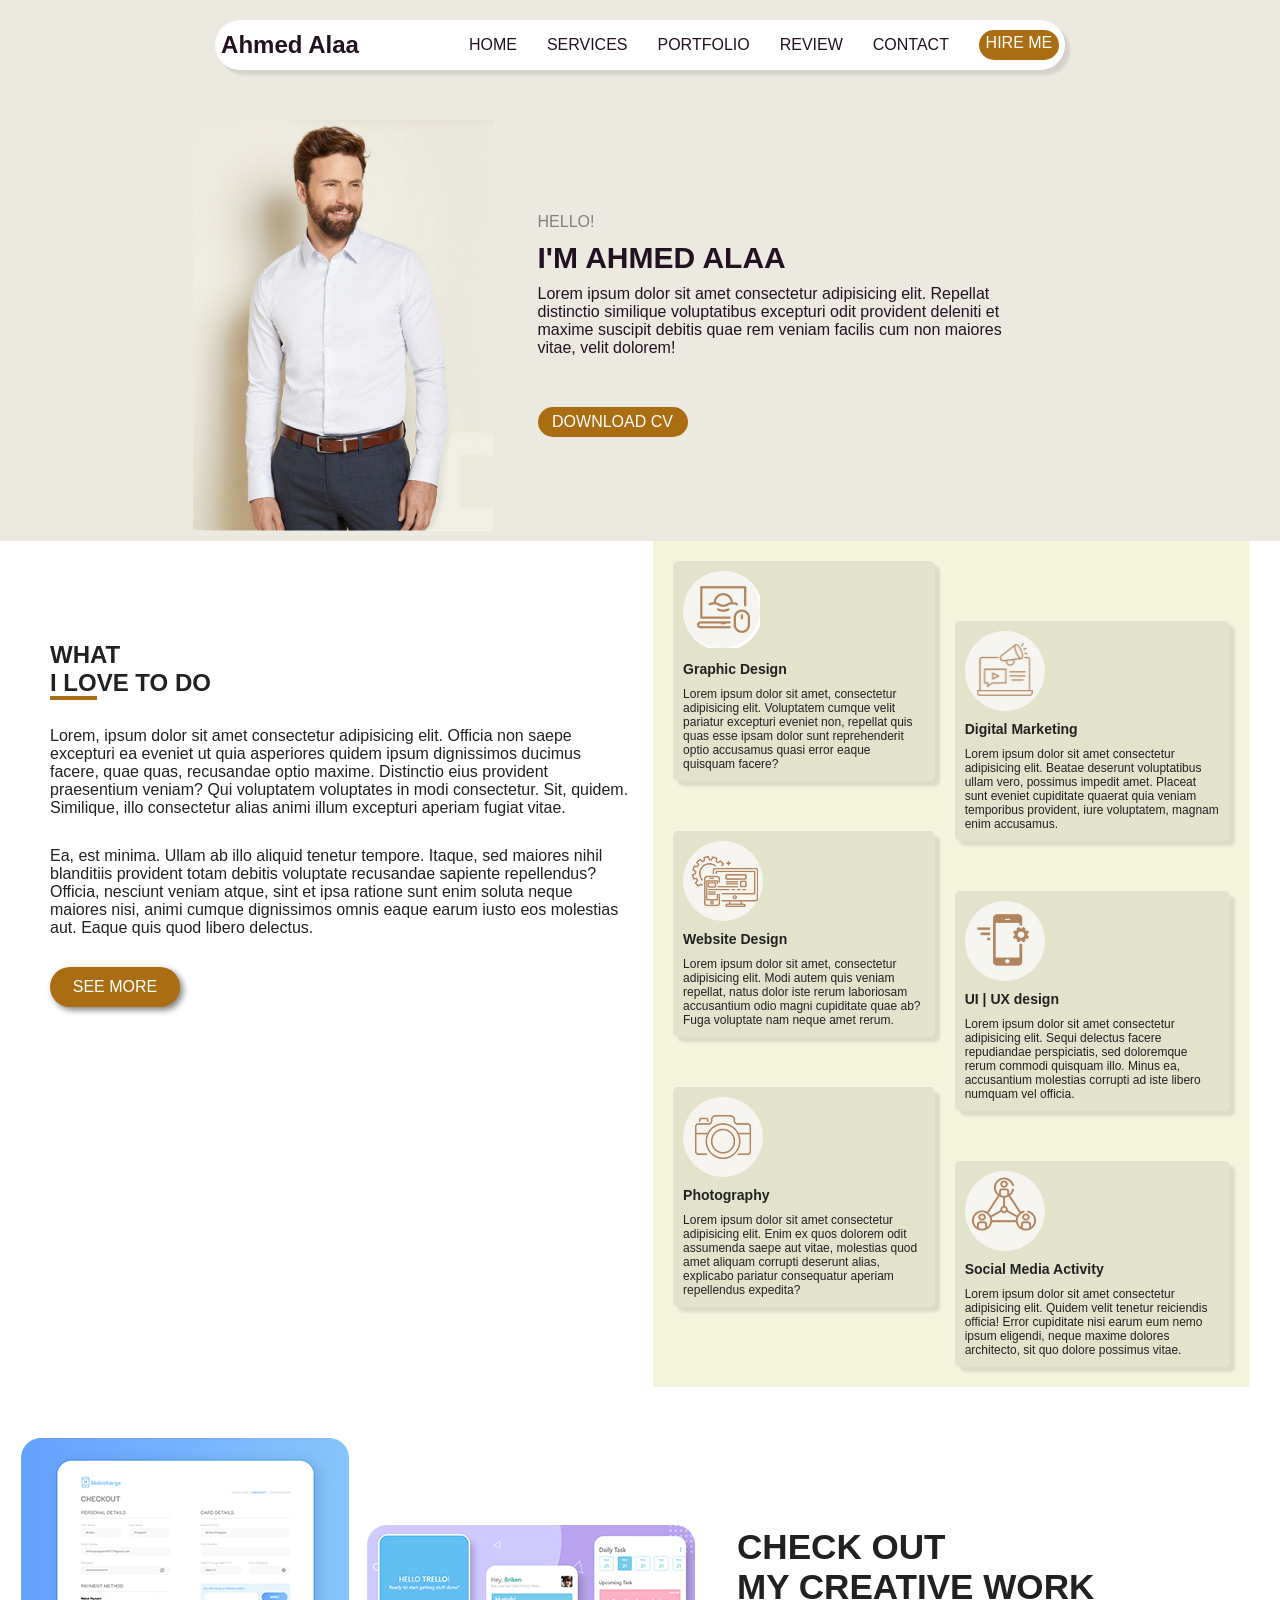
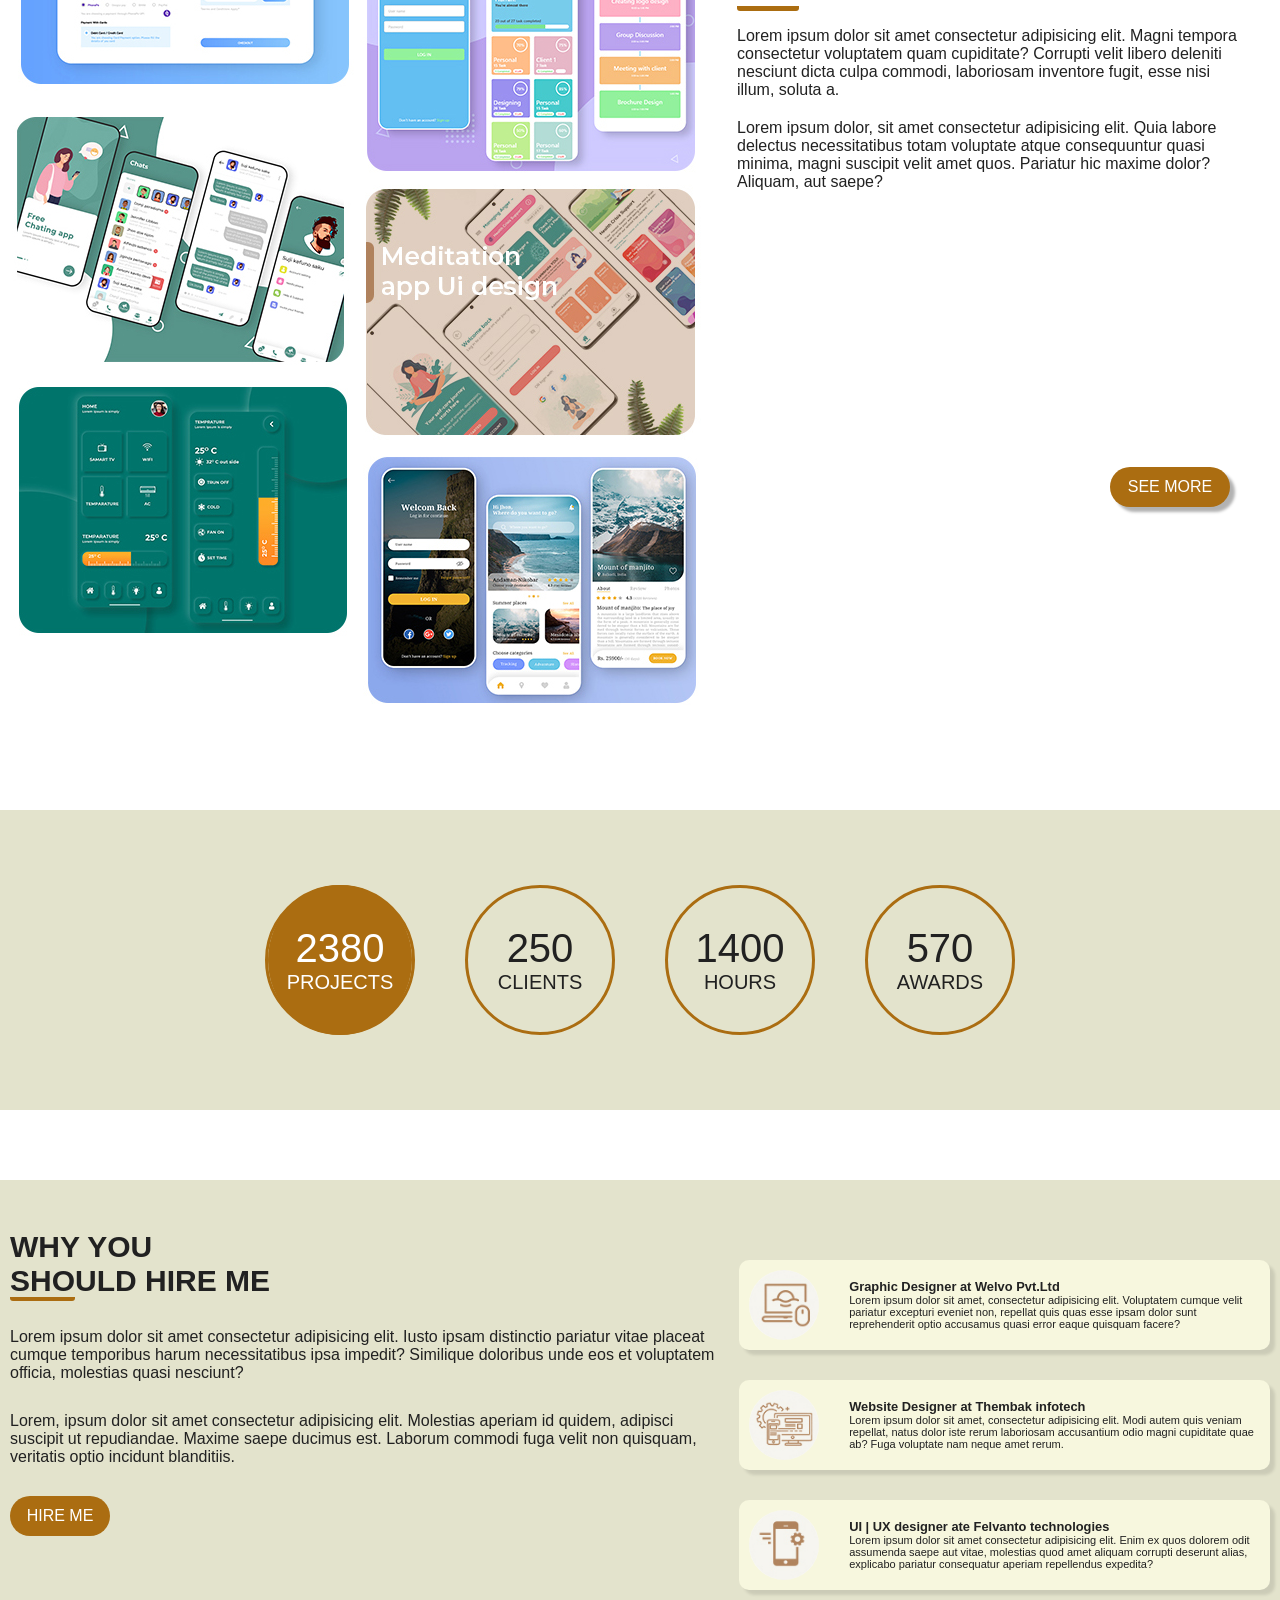
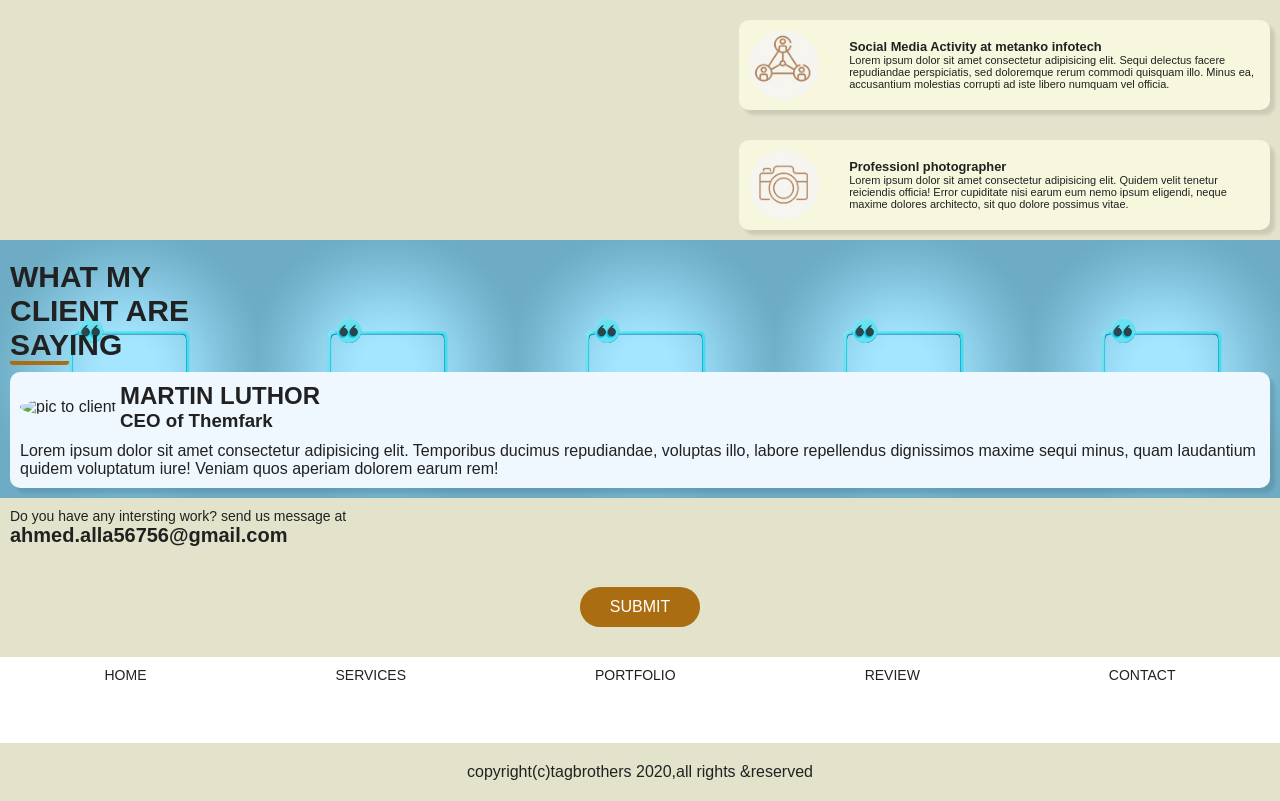
==== index.html @ 06b021da "Add files via upload" ====
<!DOCTYPE html>
<html lang="en">

<head>
    <meta charset="UTF-8">
    <meta name="viewport" content="width=device-width, initial-scale=1.0">
    <title>portfolio</title>
    <script src="https://kit.fontawesome.com/4f91921791.js" crossorigin="anonymous"></script>
    <link rel="stylesheet" href="assets/styles.css">
</head>

<body>
    <!-- header section -->
    <header>
        <!-- header pc 1024px -->
        <div class="div1">
            <h2>Ahmed Alaa</h2>
            <nav>
                <a href="">HOME</a>
                <a href="">SERVICES</a>
                <a href="">PORTFOLIO</a>
                <a href="">REVIEW</a>
                <a href="">CONTACT</a>
                <a href="" class="hire_me">HIRE ME</a>
            </nav>
        </div>

        <div class="div2">
            <img src="assets/Portfolio/Layer 1.jpg" width="300" alt="This a picture of me" />
            <div class="div3">
                <h4>HELLO!</h4>
                <h2>I'M AHMED ALAA</h2>
                <p>Lorem ipsum dolor sit amet consectetur adipisicing elit. Repellat distinctio similique voluptatibus
                    excepturi odit provident deleniti et maxime suscipit debitis quae rem veniam facilis cum non maiores
                    vitae, velit dolorem!</p>
                <a href="" class="hire_me">DOWNLOAD CV</a>
            </div>
        </div>
        <!-- end header pc 1024px -->

        <!-- nav bar -->
        <div>
            <nav>
                <i class="fa-solid fa-bars"></i>
            </nav>
        </div>

        <!-- name and profile photo -->
        <div class="photo">
            <h2>Ahmed Alaa</h2>
            <img src="assets/Portfolio/Layer 20.jpg" alt="profile photo">
        </div>

        <!-- social sextion -->
        <div class="social_icons">
            <div>
                <i class="fa fa-facebook"></i>
            </div>

            <div>
                <i class="fa-solid fa-globe"></i>
            </div>

            <div>
                <i class="fa fa-twitter"></i>
            </div>

            <div>
                <i class="fa fa-instagram"></i>
            </div>

            <div>
                <i class="fa fa-linkedin"></i>
            </div>
        </div>
    </header>
    <!-- introduce my self -->
    <section class="introduce">
        <h2>HELLO!</h2>
        <h1>I'M AHMED ALAA</h1>
        <p>Lorem ipsum dolor sit amet consectetur adipisicing elit. Temporibus nihil, reprehenderit minima repudiandae
            sapiente aut facilis provident? Non quod eaque, repellat magnam, ipsa veniam rerum nostrum ut autem suscipit
            quisquam, facere tempora mollitia voluptates incidunt dolores consequuntur quis labore? Nihil, soluta
            exercitationem earum placeat qui tempore, pariatur aut iure neque reiciendis mollitia iusto? Aspernatur
            dolorem delectus aliquid fugit blanditiis optio velit quaerat. Nulla fugiat laudantium accusamus sunt
            laboriosam et facilis dignissimos quae voluptate numquam natus vel quibusdam praesentium saepe iusto
            suscipit inventore quod reiciendis provident, nisi culpa! Suscipit aliquid quis molestias ullam sed
            temporibus dolores. Praesentium dicta sequi a illum.</p>
        <div>
            <a href="">DOWNLOAD CV</a>
        </div>
    </section>
    <!-- love to do -->
    <div class="loveWork">
        <section class="love">
            <span>
                <h2>WHAT</h2>
                <h2><span>I LO</span>VE TO DO</h2>
            </span>
            <p>Lorem, ipsum dolor sit amet consectetur adipisicing elit. Officia non saepe excepturi ea eveniet ut quia
                asperiores quidem ipsum dignissimos ducimus facere, quae quas, recusandae optio maxime. Distinctio eius
                provident praesentium veniam? Qui voluptatem voluptates in modi consectetur. Sit, quidem. Similique,
                illo
                consectetur alias animi illum excepturi aperiam fugiat vitae.</p>
            <p>Ea, est minima. Ullam ab illo aliquid tenetur tempore. Itaque, sed maiores nihil blanditiis provident
                totam
                debitis voluptate recusandae sapiente repellendus? Officia, nesciunt veniam atque, sint et ipsa ratione
                sunt
                enim soluta neque maiores nisi, animi cumque dignissimos omnis eaque earum iusto eos molestias aut.
                Eaque
                quis quod libero delectus.</p>
            <a href="">SEE MORE</a>
        </section>

        <!-- work section -->
        <section class="work">
            <!-- left -->
            <div>
                <!-- 1 -->
                <div>
                    <div>
                        <img src="assets/Portfolio/Layer 3.jpg" alt="" />
                    </div>
                    <h3>Graphic Design</h3>
                    <p>Lorem ipsum dolor sit amet, consectetur adipisicing elit. Voluptatem cumque velit pariatur
                        excepturi
                        eveniet non, repellat quis quas esse ipsam dolor sunt reprehenderit optio accusamus quasi error
                        eaque quisquam facere?</p>
                </div>
                <!-- 2 -->
                <div>
                    <div>
                        <img src="assets/Portfolio/Layer 4.jpg" alt="" />
                    </div>
                    <h3>Website Design</h3>
                    <p>Lorem ipsum dolor sit amet, consectetur adipisicing elit. Modi autem quis veniam repellat, natus
                        dolor iste rerum laboriosam accusantium odio magni cupiditate quae ab? Fuga voluptate nam neque
                        amet
                        rerum.</p>
                </div>
                <!-- 3 -->
                <div>
                    <div>
                        <img src="assets/Portfolio/Layer 6.jpg" alt="" />
                    </div>
                    <h3>Photography</h3>
                    <p>Lorem ipsum dolor sit amet consectetur adipisicing elit. Enim ex quos dolorem odit assumenda
                        saepe
                        aut vitae, molestias quod amet aliquam corrupti deserunt alias, explicabo pariatur consequatur
                        aperiam repellendus expedita?</p>
                </div>
            </div>
            <!-- right -->
            <div>
                <!-- 1 -->
                <div>
                    <div>
                        <img src="assets/Portfolio/Layer 2.jpg" alt="" />
                    </div>
                    <h3>Digital Marketing</h3>
                    <p>Lorem ipsum dolor sit amet consectetur adipisicing elit. Beatae deserunt voluptatibus ullam vero,
                        possimus impedit amet. Placeat sunt eveniet cupiditate quaerat quia veniam temporibus provident,
                        iure voluptatem, magnam enim accusamus.</p>
                </div>
                <!-- 2 -->
                <div>
                    <div>
                        <img src="assets/Portfolio/Layer 5.jpg" alt="" />
                    </div>
                    <h3>UI | UX design</h3>
                    <p>Lorem ipsum dolor sit amet consectetur adipisicing elit. Sequi delectus facere repudiandae
                        perspiciatis, sed doloremque rerum commodi quisquam illo. Minus ea, accusantium molestias
                        corrupti
                        ad iste libero numquam vel officia.</p>
                </div>
                <!-- 3 -->
                <div>
                    <div>
                        <img src="assets/Portfolio/Layer 7.jpg" alt="" />
                    </div>
                    <h3>Social Media Activity</h3>
                    <p>Lorem ipsum dolor sit amet consectetur adipisicing elit. Quidem velit tenetur reiciendis officia!
                        Error cupiditate nisi earum eum nemo ipsum eligendi, neque maxime dolores architecto, sit quo
                        dolore
                        possimus vitae.</p>
                </div>
            </div>
        </section>
    </div>
    <div class="photoCreative">
        <!-- photo section -->
        <section class="photo2">
            <!-- left -->
            <div class="div10">
                <!-- 1 -->
                <div class="div11">
                    <img src="assets/Portfolio/Layer 8.jpg" alt="">
                </div>
                <!-- 2 -->
                <div>
                    <img src="assets/Portfolio/Layer 9.jpg" alt="">
                </div>
                <!-- 3 -->
                <div class="div12">
                    <img src="assets/Portfolio/Layer 10.jpg" alt="">
                </div>
            </div>
            <!-- right -->
            <div>
                <!-- 1 -->
                <div>
                    <img src="assets/Portfolio/Layer 11.jpg" alt="">
                </div>
                <!-- 2 -->
                <div>
                    <img src="assets/Portfolio/Layer 12.jpg" alt=""><img src="" alt="">
                </div>
                <!-- 3 -->
                <div>
                    <img src="assets/Portfolio/Layer 13.jpg" alt="">
                </div>
            </div>
        </section>
        <!-- cretive section -->
        <section class="creative">
            <span>
                <h3>CHECK OUT</h3>
                <h3> <span>MY </span> CREATIVE WORK</h3>
            </span>
            <p>Lorem ipsum dolor sit amet consectetur adipisicing elit. Magni tempora consectetur voluptatem quam
                cupiditate? Corrupti velit libero deleniti nesciunt dicta culpa commodi, laboriosam inventore fugit,
                esse
                nisi illum, soluta a.</p>
            <p>Lorem ipsum dolor, sit amet consectetur adipisicing elit. Quia labore delectus necessitatibus totam
                voluptate
                atque consequuntur quasi minima, magni suscipit velit amet quos. Pariatur hic maxime dolor? Aliquam, aut
                saepe?</p>
            <div>
                <a href="">SEE MORE</a>
            </div>
        </section>
    </div>
    <!-- numbers -->
    <section class="projects">
        <div>
            <div class="white">
                <h3>2380</h3>
                <h4>PROJECTS</h4>
            </div>
        </div>
        <div>
            <div>
                <h3>250</h3>
                <h4>CLIENTS</h4>
            </div>
        </div>
        <div>
            <div>
                <h3>1400</h3>
                <h4>HOURS</h4>
            </div>
        </div>
        <div>
            <div>
                <h3>570</h3>
                <h4>AWARDS</h4>
            </div>
        </div>
    </section>
    <!-- hire me -->
    <div class="div13">
        <section class="hire">
            <div>
                <h2>WHY YOU</h2>
                <h2> <span>SHO</span>ULD HIRE ME</h2>
            </div>
            <p>Lorem ipsum dolor sit amet consectetur adipisicing elit. Iusto ipsam distinctio pariatur vitae placeat
                cumque
                temporibus harum necessitatibus ipsa impedit? Similique doloribus unde eos et voluptatem officia,
                molestias
                quasi nesciunt?</p>
            <p>Lorem, ipsum dolor sit amet consectetur adipisicing elit. Molestias aperiam id quidem, adipisci suscipit
                ut
                repudiandae. Maxime saepe ducimus est. Laborum commodi fuga velit non quisquam, veritatis optio incidunt
                blanditiis.</p>
            <a href="">HIRE ME</a>
        </section>
        <!-- work 2 section -->
        <section class="work2">
            <!-- 1 -->
            <div>
                <div>
                    <img src="assets/Portfolio/Layer 3.jpg" alt="" />
                </div>
                <div>
                    <h3>Graphic Designer at Welvo Pvt.Ltd</h3>
                    <p>Lorem ipsum dolor sit amet, consectetur adipisicing elit. Voluptatem cumque velit pariatur
                        excepturi
                        eveniet non, repellat quis quas esse ipsam dolor sunt reprehenderit optio accusamus quasi error
                        eaque quisquam facere?</p>
                </div>
            </div>
            <!-- 2 -->
            <div>
                <div>
                    <img src="assets/Portfolio/Layer 4.jpg" alt="" />
                </div>
                <div>
                    <h3>Website Designer at Thembak infotech</h3>
                    <p>Lorem ipsum dolor sit amet, consectetur adipisicing elit. Modi autem quis veniam repellat, natus
                        dolor iste rerum laboriosam accusantium odio magni cupiditate quae ab? Fuga voluptate nam neque
                        amet
                        rerum.</p>
                </div>
            </div>
            <!-- 3 -->
            <div>
                <div>
                    <img src="assets/Portfolio/Layer 5.jpg" alt="" />
                </div>
                <div>
                    <h3>UI | UX designer ate Felvanto technologies</h3>
                    <p>Lorem ipsum dolor sit amet consectetur adipisicing elit. Enim ex quos dolorem odit assumenda
                        saepe
                        aut vitae, molestias quod amet aliquam corrupti deserunt alias, explicabo pariatur consequatur
                        aperiam repellendus expedita?</p>
                </div>
            </div>
            <!-- 4 -->
            <div>
                <div>
                    <img src="assets/Portfolio/Layer 7.jpg" alt="" />
                </div>
                <div>
                    <h3>Social Media Activity at metanko infotech</h3>
                    <p>Lorem ipsum dolor sit amet consectetur adipisicing elit. Sequi delectus facere repudiandae
                        perspiciatis, sed doloremque rerum commodi quisquam illo. Minus ea, accusantium molestias
                        corrupti
                        ad iste libero numquam vel officia.</p>
                </div>
            </div>
            <!-- 5 -->
            <div>
                <div>
                    <img src="assets/Portfolio/Layer 6.jpg" alt="" />
                </div>
                <div>
                    <h3>Professionl photographer</h3>
                    <p>Lorem ipsum dolor sit amet consectetur adipisicing elit. Quidem velit tenetur reiciendis officia!
                        Error cupiditate nisi earum eum nemo ipsum eligendi, neque maxime dolores architecto, sit quo
                        dolore
                        possimus vitae.</p>
                </div>
            </div>
        </section>
    </div>
    <!-- my client -->
    <section class="client">
        <h2>WHAT MY</h2>
        <h2>CLIENT ARE</h2>
        <h2><span>SAY</span>ING</h2>
        <div>
            <div>
                <div>
                    <img src="assets/Portfolio/client.jpg" alt="pic to client">
                    <span>
                        <h2>MARTIN LUTHOR</h2>
                        <h3>CEO of Themfark</h3>
                    </span>
                </div>
                <p>Lorem ipsum dolor sit amet consectetur adipisicing elit. Temporibus ducimus repudiandae, voluptas
                    illo, labore repellendus dignissimos maxime sequi minus, quam laudantium quidem voluptatum iure!
                    Veniam quos aperiam dolorem earum rem!</p>
            </div>
        </div>
    </section>
    <!-- any question -->
    <section class="question">
        <h4>Do you have any intersting work? send us message at</h4>
        <span>ahmed.alla56756@gmail.com</span>
        <div>
            <a href="">SUBMIT</a>
        </div>
    </section>
    <!-- nav -->
    <section class="nav">
        <nav>
            <a href="">HOME</a>
            <a href="">SERVICES</a>
            <a href="">PORTFOLIO</a>
            <a href="">REVIEW</a>
            <a href="">CONTACT</a>
        </nav>
        <div>
            <i class="fa fa-facebook"></i>
            <i class="fa-solid fa-globe"></i>
            <i class="fa fa-twitter"></i>
            <i class="fa fa-instagram"></i>
            <i class="fa fa-linkedin"></i>
        </div>
    </section>
    <footer>copyright(c)tagbrothers 2020,all rights &reserved</footer>
</body>

</html>
---- assets/styles.css ----
* {
            padding: 0;
            margin: 0;
            box-sizing: border-box;
        }

        body {
            font-family: 'Segoe UI', Tahoma, Geneva, Verdana, sans-serif;
            font-size: 16px;
            color: #212121;
        }

        :root {
            --main-color: rgb(171, 109, 17);
            --second-color: rgb(227, 227, 204);
            --border-shadow: 5px 5px 3px rgba(0, 0, 0, 0.1);
            --border-shadow2: 5px 5px 3px rgba(0, 0, 0, 0.3);
        }

        header {
            background-color: beige;
            display: flex;
            justify-content: space-between;
            padding: 10px 15px;
        }

        /* pc */
        .div1,
        .div2 {
            display: none;
        }

        /* end pc */

        .fa-bars {
            color: white;
            font-size: 30px;
        }

        .photo {
            display: flex;
            flex-direction: column;
            gap: 10px;
            margin-right: 90px;
        }

        .photo>h2 {
            background-color: white;
            border-radius: 20px;
            width: 200px;
            height: 40px;
            display: flex;
            justify-content: center;
            align-items: center;
        }

        .photo>img {
            overflow: hidden;
            border-radius: 50%;
            display: flex;
        }

        .social_icons {
            display: flex;
            flex-direction: column;
            justify-content: flex-end;
            gap: 20px;
            position: fixed;
            right: 0;
        }

        .social_icons div {
            border-radius: 15px 0px 0px 15px;
            width: 30px;
            display: flex;
            justify-content: center;
            box-shadow: 2px 3px 5px rgba(0, 0, 0, 0.3);
            color: var(--main-color);
        }

        .introduce {
            background-color: beige;
            display: flex;
            flex-direction: column;
            gap: 10px;
            padding: 0px 10px 30px 10px;
        }

        .introduce h2 {
            font-weight: 100
        }

        .introduce h1 {
            font-weight: 800;
        }

        .introduce div {
            height: 30px;
            width: 150px;
            background-color: var(--main-color);
            display: flex;
            justify-content: center;
            align-items: center;
            border-radius: 30px;
            box-shadow: 3px 3px 20px;
        }

        .introduce a {
            text-decoration: none;
            color: white;
        }

        .love {
            padding: 20px;
            display: flex;
            flex-direction: column;
            gap: 30px;
        }

        .love h2 {
            font-weight: 750;
        }

        .love>span span {
            border-bottom: 4px solid var(--main-color);
        }

        .love a {
            color: white;
            background-color: var(--main-color);
            width: 130px;
            height: 40px;
            text-decoration: none;
            border-radius: 50px;
            display: flex;
            justify-content: center;
            align-items: center;
            box-shadow: 3px 3px 6px rgba(0, 0, 0, 0.5);
        }

        .work {
            display: flex;
            padding: 20px;
            gap: 20px;
            background-color: beige;
        }

        .work>div {
            display: flex;
            flex-direction: column;
            gap: 50px;
        }

        .work>div:last-child {
            margin-top: 60px;
        }

        .work>div>div {
            display: flex;
            flex-direction: column;
            gap: 10px;
            background-color: var(--second-color);
            box-shadow: var(--border-shadow);
            border-radius: 5px;
            padding: 10px;
        }

        .work>div>div>div {
            width: 80px;
            height: 80px;
            border-radius: 50%;
            overflow: hidden;
        }

        .photo2>div {
            display: flex;
            justify-content: center;
            align-items: center;
            flex-direction: column;

        }

        .creative {
            display: flex;
            flex-direction: column;
            padding: 10px;
            gap: 20px;
            position: relative;
        }

        .creative>span {
            font-size: 30px;
        }

        .creative>span span {
            border-bottom: solid var(--main-color) 5px;
            border-radius: 3px;
        }

        .creative a {
            display: flex;
            justify-content: center;
            align-items: center;
            text-decoration: none;
            width: 120px;
            height: 40px;
            border-radius: 20px;
            background-color: var(--main-color);
            color: white;
            position: absolute;
            bottom: 20px;
            right: 20px;
            box-shadow: var(--border-shadow2);
        }

        .creative>div {
            height: 50px;
        }

        .projects {
            display: flex;
            background-color: var(--second-color);
            flex-direction: column;
            justify-content: center;
            align-items: center;
            gap: 50px;
            height: 1000px;
        }

        .projects>div {
            border: solid var(--main-color);
            border-radius: 50%;
            width: 200px;
            height: 200px;
            display: flex;
            justify-content: center;
            align-items: center;
        }

        .projects>div>div {
            display: flex;
            justify-content: center;
            align-items: center;
            flex-direction: column;
        }

        .projects h3 {
            font-size: 50px;
            font-weight: 400;
        }

        .projects h4 {
            font-size: 30px;
            font-weight: 100;
        }

        .white h3 {
            color: white;
        }

        .white h4 {
            color: white;
        }

        .projects>div:first-child>div {
            background-color: var(--main-color);
            width: inherit;
            height: inherit;
            border-radius: 50%;
        }

        .hire {
            background-color: var(--second-color);
            margin-top: 50px;
            display: flex;
            flex-direction: column;
            gap: 30px;
            padding: 0px 10px 0px 10px;
        }

        .hire>div h2 {
            font-size: 30px;
            font-weight: 600;
        }

        .hire>div span {
            border-bottom: solid var(--main-color) 4px;
            border-radius: 3px;
        }

        .hire a {
            border-radius: 50px;
            width: 100px;
            height: 40px;
            text-decoration: none;
            display: flex;
            justify-content: center;
            align-items: center;
            background-color: var(--main-color);
            color: white;
        }

        .work2 {
            background-color: var(--second-color);
            display: flex;
            flex-direction: column;
            gap: 30px;
            padding: 80px 10px 10px 10px;
        }

        .work2>div {
            display: flex;
            justify-content: center;
            align-items: center;
            padding: 10px;
            gap: 30px;
            font-size: 11px;
            background-color: rgb(247, 247, 222);
            border-radius: 10px;
            box-shadow: var(--border-shadow);
        }

        .work2>div>div:first-child>img {
            display: flex;
            justify-content: center;
            align-items: center;
            border-radius: 50%;
            overflow: hidden;
            width: 70px;
            height: 70px;
        }

        .work2>div>div:last-child {
            display: flex;
            flex-direction: column;
            justify-content: center;
        }

        .client {
            padding: 10px;
            padding-top: 20px;
            background-image: url(Portfolio/background.jpg);
            background-size: contain;
        }

        .client>h2 {
            font-weight: 700;
            font-size: 30px;
        }

        .client>h2>span {
            border-bottom: 4px solid var(--main-color);
            border-radius: 3px;
        }

        .client>div {
            display: flex;
            background-color: aliceblue;
            margin-top: 10px;
            border-radius: 10px;
            box-shadow: var(--border-shadow);
            justify-content: center;
            align-items: center;
        }

        .client>div>div {
            display: flex;
            flex-direction: column;
            gap: 10px;
            padding: 10px;
        }

        .client>div>div>div {
            display: flex;
            align-items: center;
        }

        .client>div>div>div>img {
            width: 100px;
            border-radius: 50%;
            overflow: hidden;
        }

        .question {
            display: flex;
            flex-direction: column;
            background-color: var(--second-color);
            padding: 10px;
        }

        .question>h4 {
            font-weight: 400;
            font-size: 14px;
        }

        .question>span {
            font-size: 20px;
            font-weight: 700;
        }

        .question>div {
            display: flex;
            justify-content: center;
            align-items: center;
            padding: 40px 0px 20px 0px;
        }

        .question>div>a {
            display: flex;
            justify-content: center;
            align-items: center;
            text-decoration: none;
            color: white;
            background-color: var(--main-color);
            width: 120px;
            height: 40px;
            border-radius: 50px;
        }

        .nav {
            display: flex;
            flex-direction: column;
            justify-content: center;
            align-items: center;
            gap: 30px;
            padding-top: 10px;
            /* border: solid; */
        }

        .nav>nav {
            display: flex;
            justify-content: space-around;
            padding: 0px 10px 0px 10px;
            width: 100%;
        }

        .nav>nav>a {
            font-size: 14px;
            text-decoration: none;
            color: #212121;
        }

        .nav>div {
            display: flex;
            justify-content: space-between;
            align-items: center;
            width: 80%;
        }

        .nav>div>i {
            color: var(--main-color);
            padding: 10px 5px 20px;
        }

        footer {
            display: flex;
            justify-content: center;
            align-items: center;
            padding: 20px 10px;
            background-color: var(--second-color);
        }

        @media (min-width:1024px) {

            .photo {
                display: none;
            }

            .photo>img,
            .photo>h2 {
                display: none;
            }

            .fa-bars {
                display: none;

            }

            header {
                color: #221221;
                flex-wrap: wrap;
                justify-content: center;
                align-items: center;
                background-color: #ECE9E0;
                gap: 50px;
                padding-top: 20px;
            }

            .div1 {
                display: flex;
                justify-content: center;
                align-items: center;
                width: 850px;
                border-radius: 50px;
                background-color: white;
                box-shadow: var(--border-shadow);
                height: 50px;
            }

            .div1>h2 {
                margin-right: 110px;
            }

            .div1>nav {
                display: flex;
                gap: 30px;
                justify-content: space-between;
                align-items: center;
            }

            .div1>nav>a {
                text-decoration: none;
                color: #221221;
            }

            .div1>nav>a:last-child {
                background-color: var(--main-color);
                border-radius: 30px;
                color: white;
                width: 80px;
                height: 30px;
                text-align: center;
                padding-top: 4px;
            }

            .div2 {
                display: flex;
                align-items: center;
                gap: 45px;
            }

            .div3 {
                display: flex;
                flex-direction: column;
                gap: 10px;
                width: 500px;
            }

            .div3>h4 {
                color: gray;
                font-weight: 400;
            }

            .div3>h2 {
                font-size: 30px;
            }

            .div3>a {
                text-decoration: none;
                width: 150px;
                border-radius: 50px;
                display: flex;
                justify-content: center;
                align-items: center;
                height: 30px;
                color: white;
                background-color: var(--main-color);
                margin-top: 40px;
            }

            .introduce {
                display: none;
            }

            .loveWork {
                display: flex;
                padding: 0px 30px 0px 30px;
            }

            .loveWork>.work {
                font-size: 12px;
            }

            .loveWork>.love {
                padding-top: 100px;
            }

            .photoCreative {
                display: flex;
                gap: 20px;
                padding: 40px 30px 10px 10px;
            }

            .photo2 {
                display: flex;
            }

            .div10 {
                padding-bottom: 150px;
            }

            .creative {
                height: 700px;
                padding-top: 100px;
            }

            .projects {
                flex-direction: row;
                height: 300px;
            }

            .projects>div {
                width: 150px;
                height: 150px;
            }

            .projects h3 {
                font-size: 40px;
            }

            .projects h4 {
                font-size: 20px;
            }

            .div13 {
                display: flex;
                background-color: var(--second-color);
                margin-top: 70px;
            }

            .social_icons {
                height: 400px;
                justify-content: center;
                position: fixed;
                right: 0px;
            }
        }
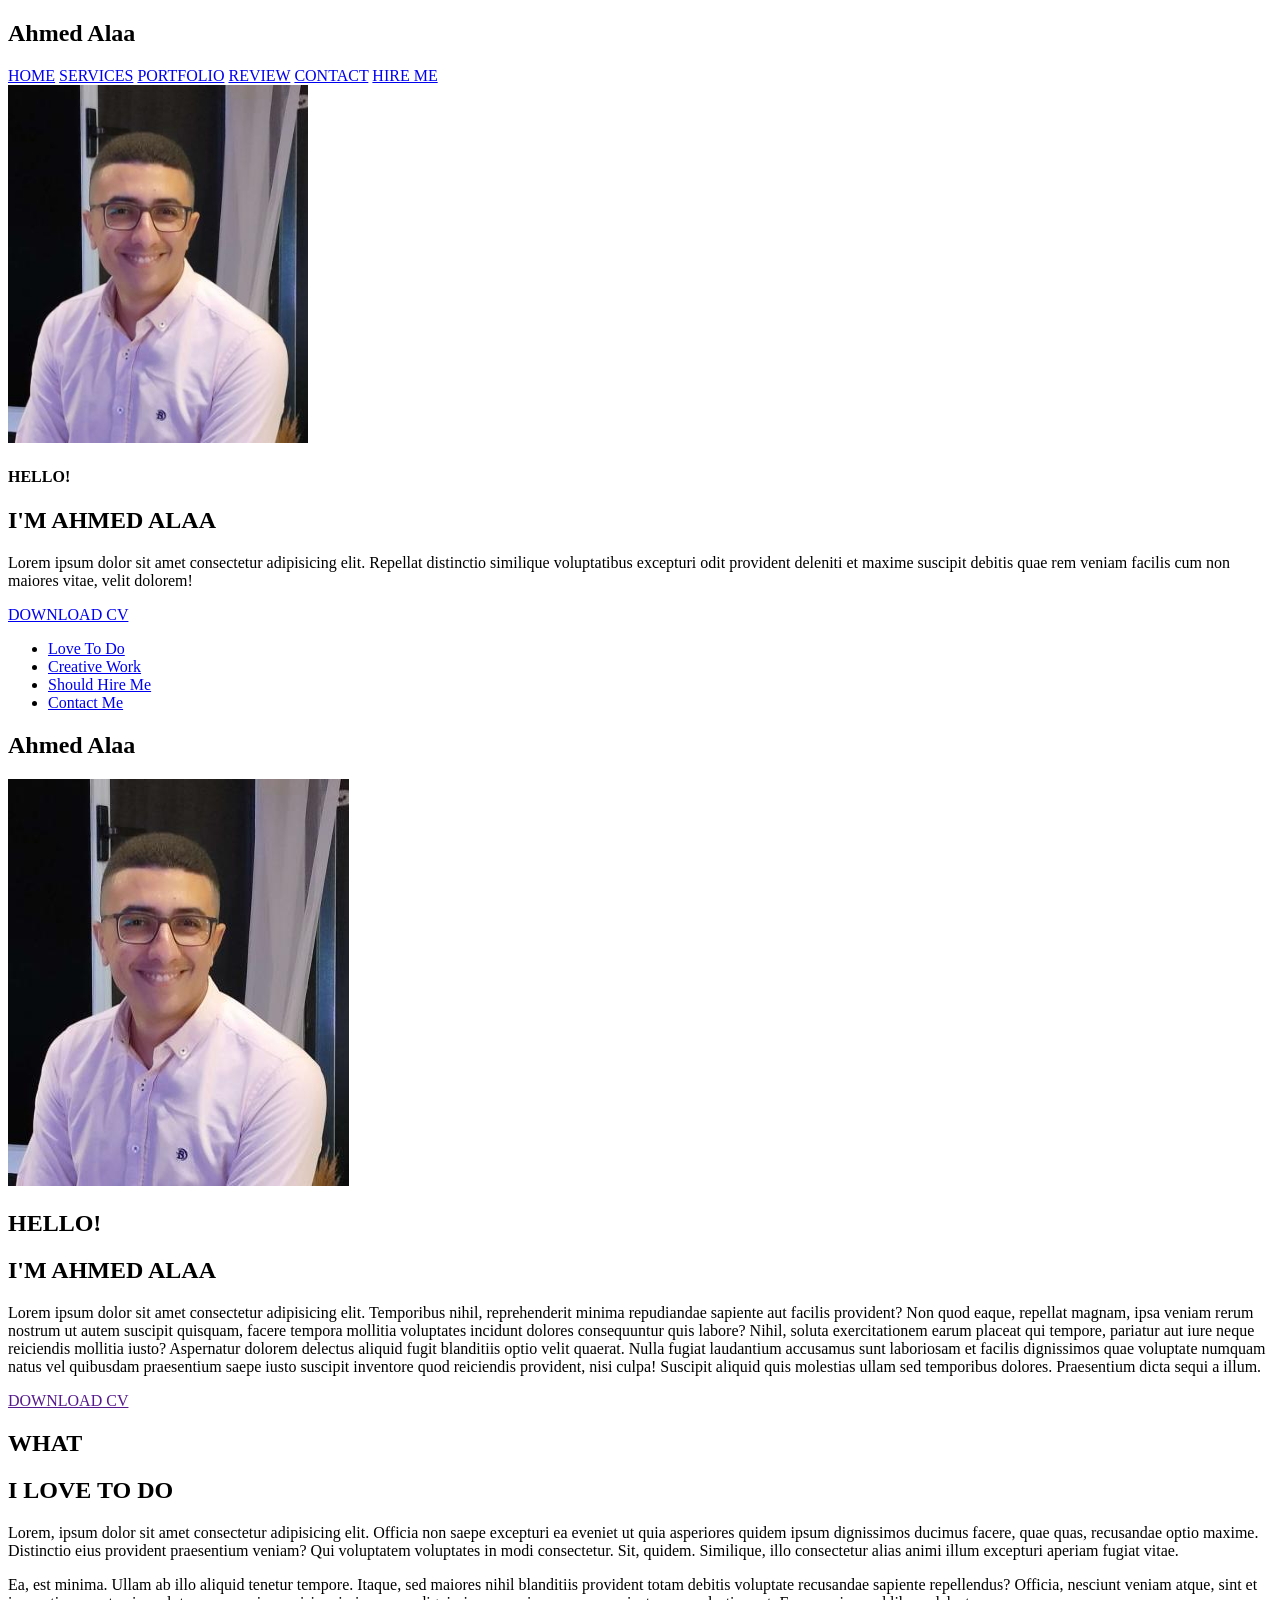
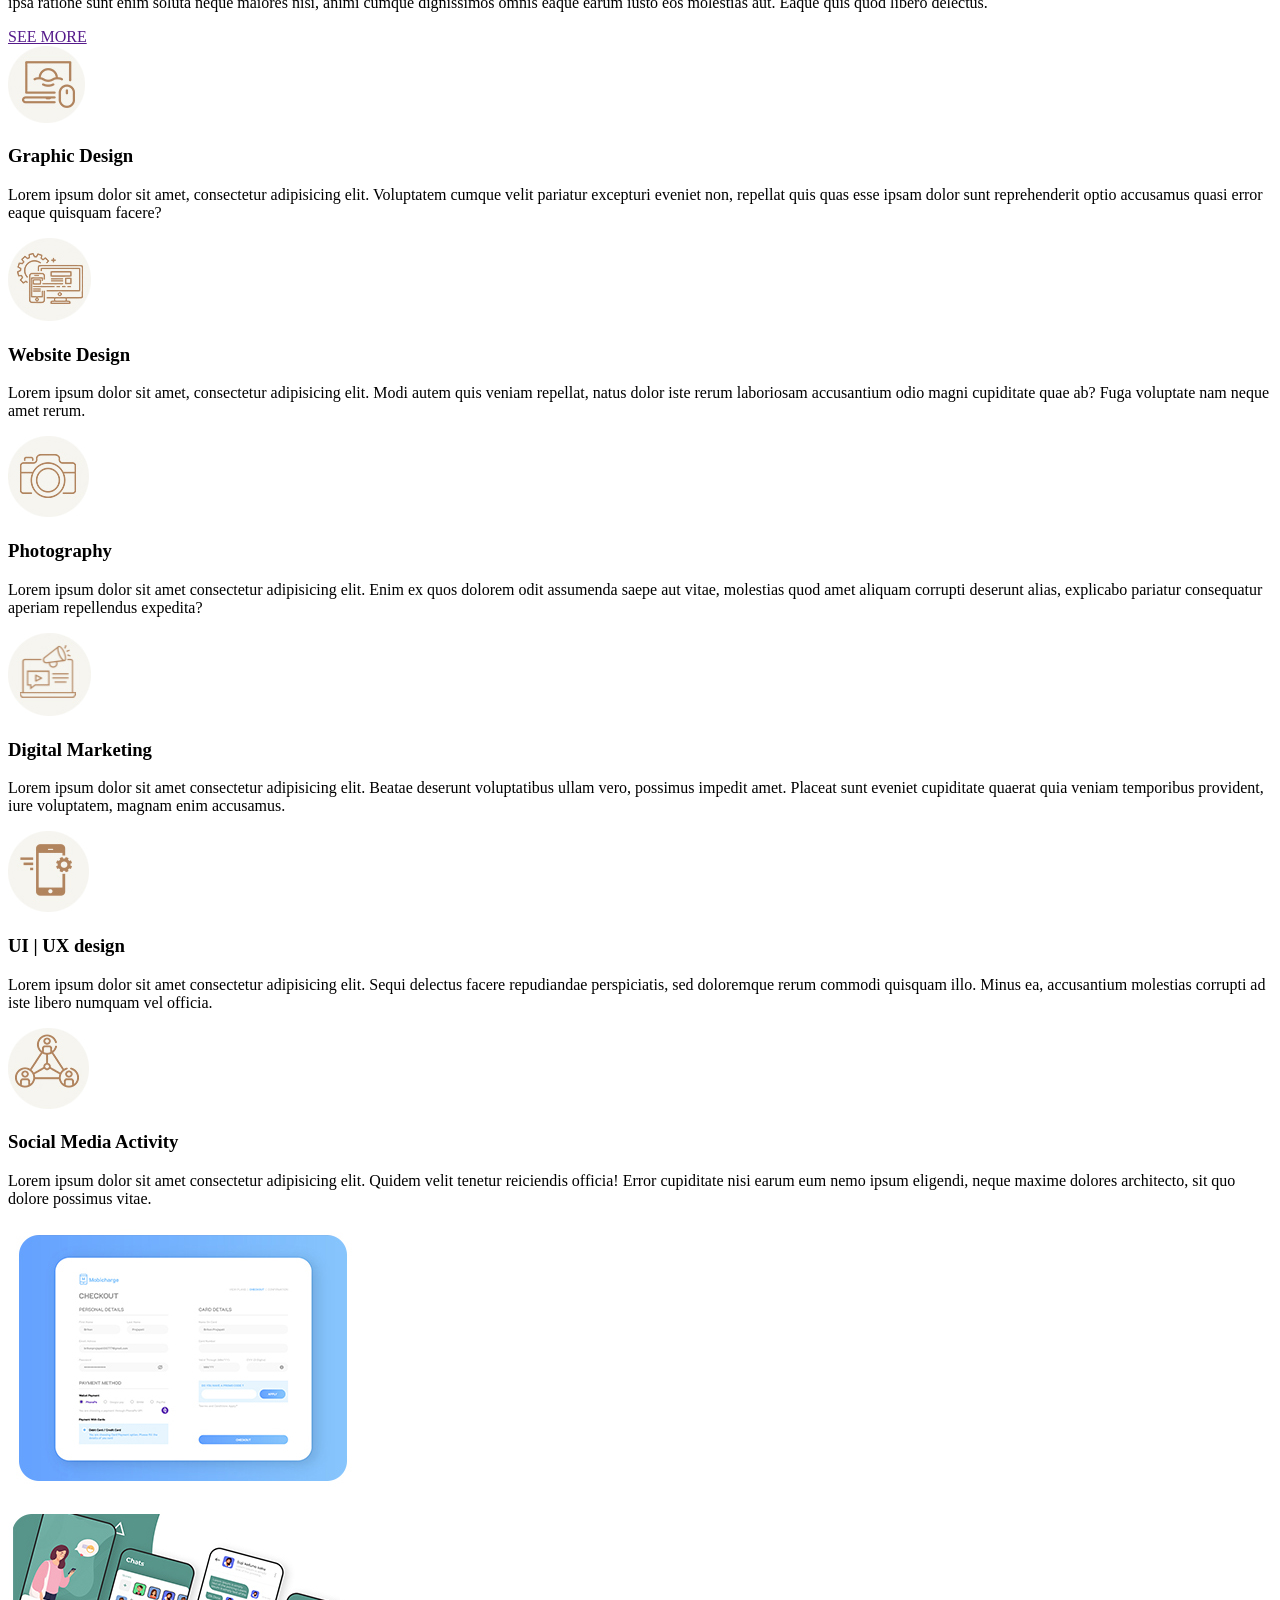
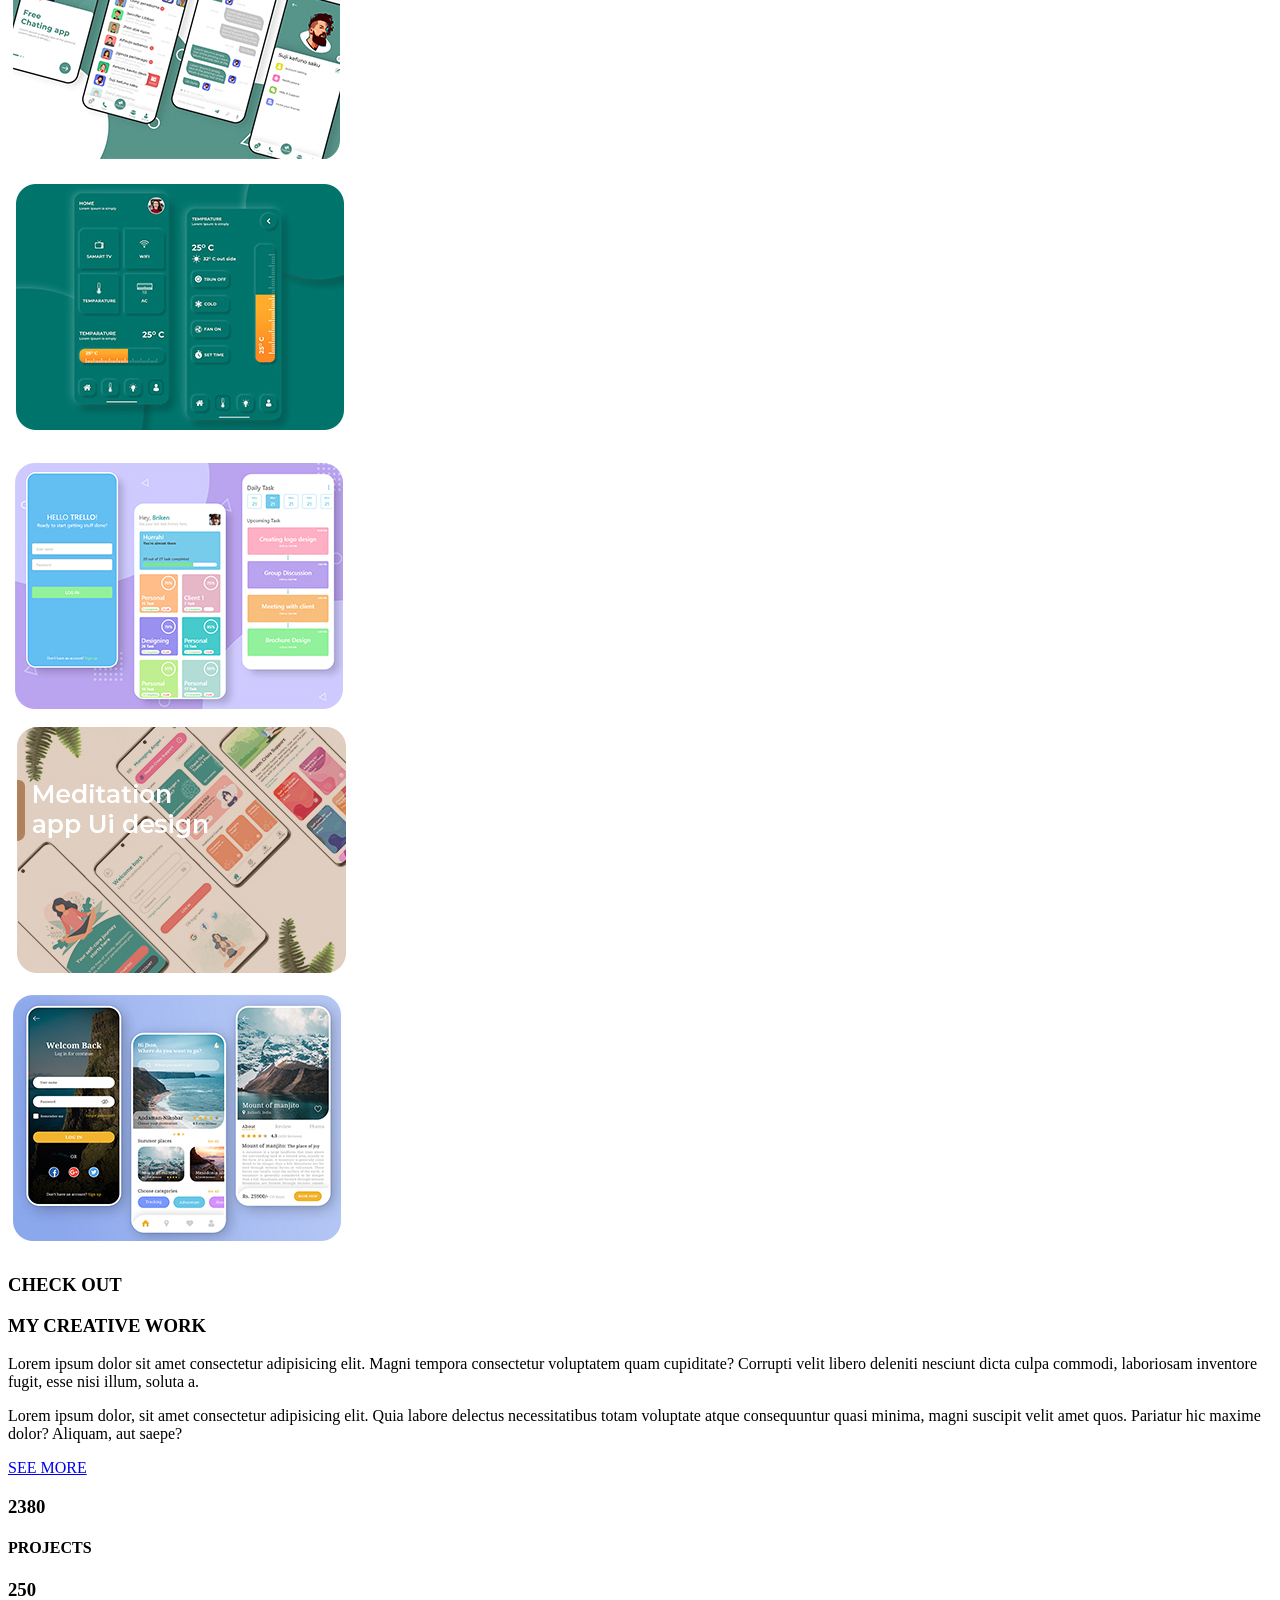
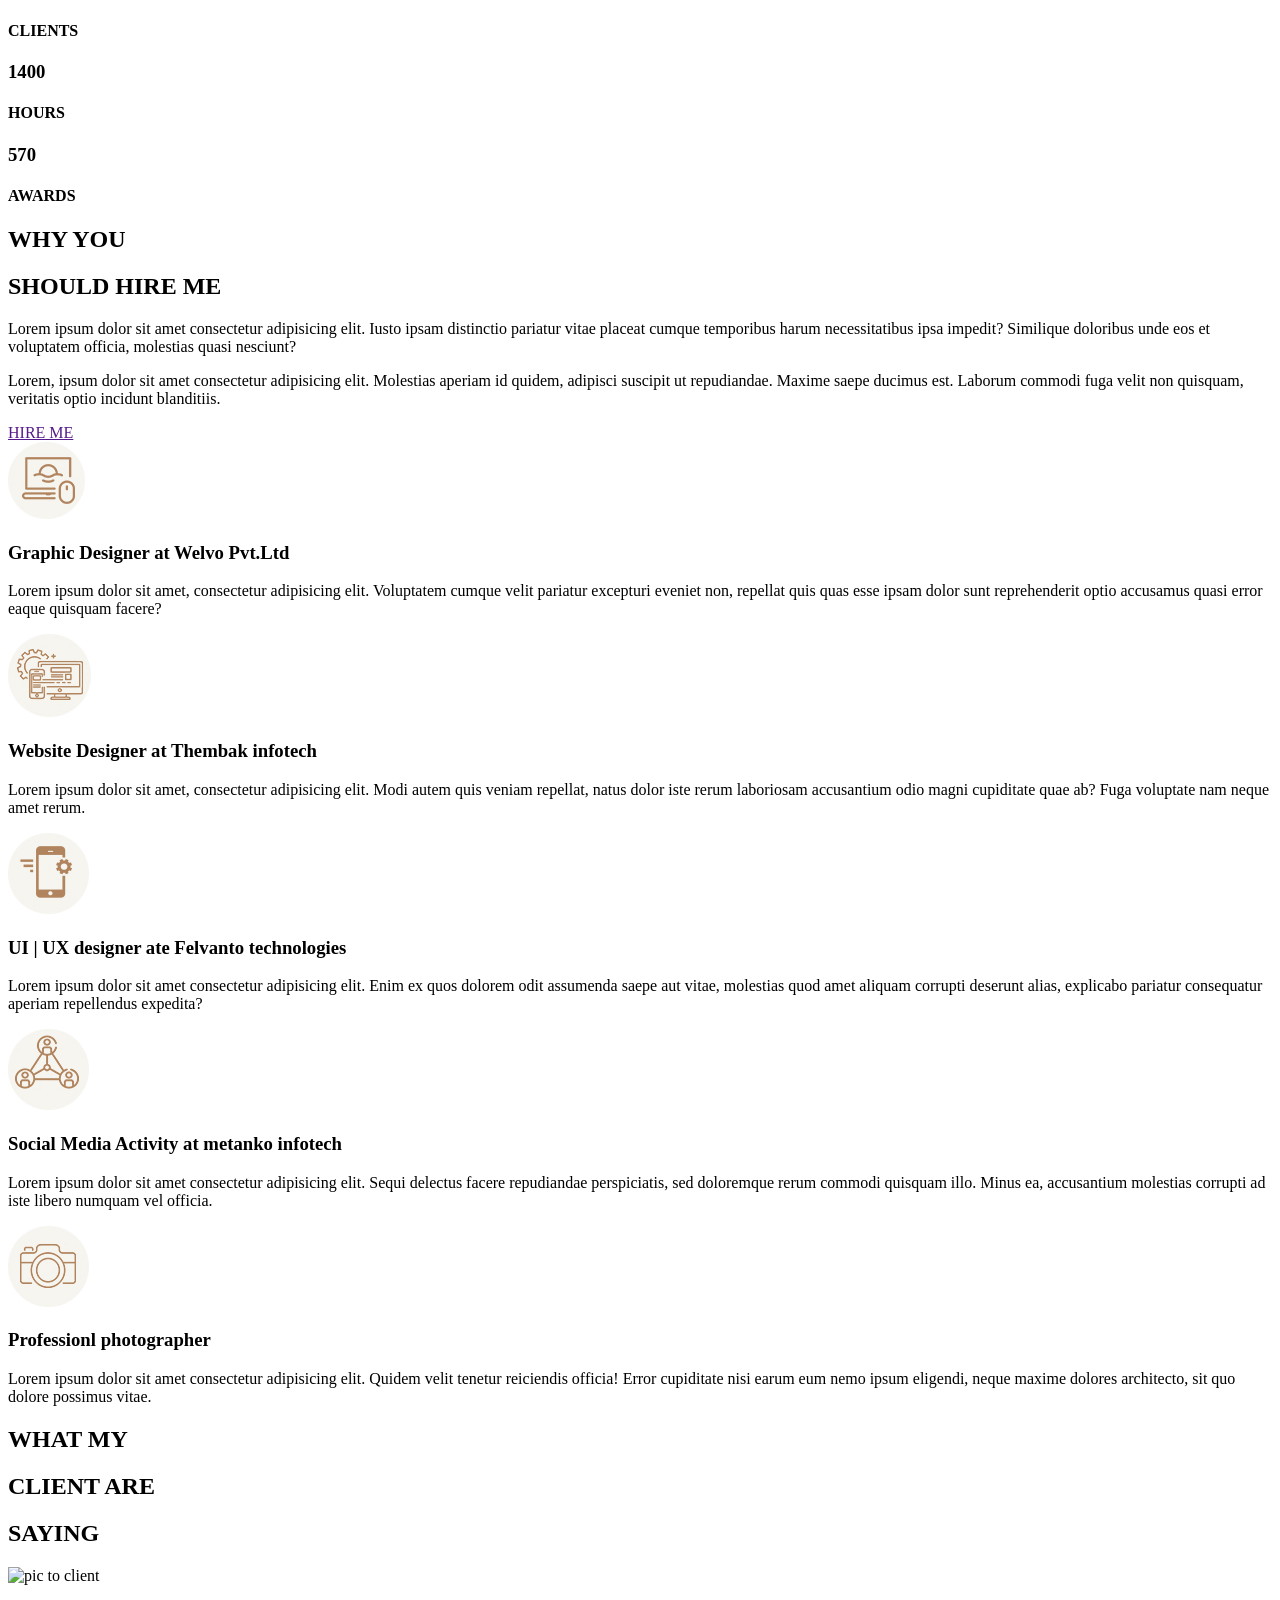
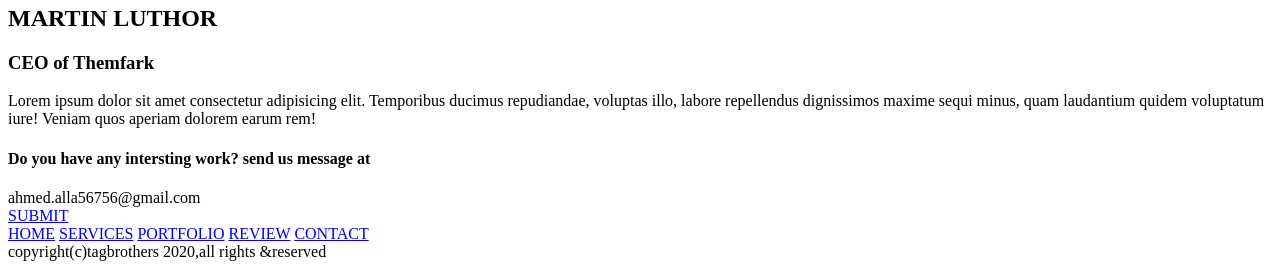
==== commit 3e8ee89e: "go" ====
--- a/index.html
+++ b/index.html
@@ -1,405 +1,596 @@
 <!DOCTYPE html>
 <html lang="en">
-
-<head>
-    <meta charset="UTF-8">
-    <meta name="viewport" content="width=device-width, initial-scale=1.0">
+  <head>
+    <meta charset="UTF-8" />
+    <meta name="viewport" content="width=device-width, initial-scale=1.0" />
     <title>portfolio</title>
-    <script src="https://kit.fontawesome.com/4f91921791.js" crossorigin="anonymous"></script>
-    <link rel="stylesheet" href="assets/styles.css">
-</head>
-
-<body>
+    <script
+      src="https://kit.fontawesome.com/4f91921791.js"
+      crossorigin="anonymous"
+    ></script>
+    <link rel="stylesheet" href="assets/CSS/bootstrap.css" />
+    <script src="assets/JS/bootstrap.bundle.js"></script>
+    <link rel="stylesheet" href="assets/CSS/styles.css" />
+  </head>
+
+  <body>
     <!-- header section -->
     <header>
-        <!-- header pc 1024px -->
+      <!-- header pc 1024px -->
+      <div
+        class="d-none d-lg-flex flex-column justify-content-center align-items-center gap-6"
+      >
         <div class="div1">
-            <h2>Ahmed Alaa</h2>
-            <nav>
-                <a href="">HOME</a>
-                <a href="">SERVICES</a>
-                <a href="">PORTFOLIO</a>
-                <a href="">REVIEW</a>
-                <a href="">CONTACT</a>
-                <a href="" class="hire_me">HIRE ME</a>
-            </nav>
+          <h2 class="fs-3 fw-bold pt-1">Ahmed Alaa</h2>
+          <nav>
+            <a class="my_hover" href="index.html">HOME</a>
+            <a class="my_hover" href="#">SERVICES</a>
+            <a class="my_hover" href="index.html">PORTFOLIO</a>
+            <a class="my_hover" href="#creative">REVIEW</a>
+            <a class="my_hover" href="#contact">CONTACT</a>
+            <a
+              class="my_hover hire_me"
+              href="https://wa.me/201207213250/?text=Hello Ahmed"
+              target="_blank"
+              >HIRE ME</a
+            >
+          </nav>
         </div>
 
         <div class="div2">
-            <img src="assets/Portfolio/Layer 1.jpg" width="300" alt="This a picture of me" />
-            <div class="div3">
-                <h4>HELLO!</h4>
-                <h2>I'M AHMED ALAA</h2>
-                <p>Lorem ipsum dolor sit amet consectetur adipisicing elit. Repellat distinctio similique voluptatibus
-                    excepturi odit provident deleniti et maxime suscipit debitis quae rem veniam facilis cum non maiores
-                    vitae, velit dolorem!</p>
-                <a href="" class="hire_me">DOWNLOAD CV</a>
-            </div>
-        </div>
-        <!-- end header pc 1024px -->
-
+          <img
+            src="assets/Portfolio/img.jpg"
+            width="300"
+            class="rounded"
+            alt="This a picture of me"
+          />
+          <div class="div3">
+            <h4>HELLO!</h4>
+            <h2>I'M AHMED ALAA</h2>
+            <p>
+              Lorem ipsum dolor sit amet consectetur adipisicing elit. Repellat
+              distinctio similique voluptatibus excepturi odit provident
+              deleniti et maxime suscipit debitis quae rem veniam facilis cum
+              non maiores vitae, velit dolorem!
+            </p>
+            <a
+              href="/assets/docx/Ahmed-Alaa-Frontend-Developer-Resume.docx"
+              download="Ahmed-Alaa-Frontend-Developer-Resume"
+              class="hire_me"
+              >DOWNLOAD CV</a
+            >
+          </div>
+        </div>
+
+        <!-- social sextion -->
+        <div>
+          <div
+            class="social_icons d-flex justify-content-between flex-column position-fixed pe-2 end-0 gap-2 top-50 fs-4"
+          >
+            <div>
+              <a href="https://www.facebook.com/ahmed.alla.313" target="_blank"
+                ><i class="fa fa-facebook"></i
+              ></a>
+            </div>
+
+            <div>
+              <a href="https://github.com/Ahmedalla1144/" target="_blank"
+                ><i class="fa-brands fa-github"></i
+              ></a>
+            </div>
+
+            <div>
+              <a href="#" target="_blank"><i class="fa fa-twitter"></i></a>
+            </div>
+
+            <div>
+              <a href="https://www.instagram.com/ahmed_alla3/" target="_blank"
+                ><i class="fa fa-instagram"></i
+              ></a>
+            </div>
+
+            <div>
+              <a
+                href="https://www.linkedin.com/in/ahmed-alaa-52486b280/"
+                target="_blank"
+                ><i class="fa fa-linkedin"></i
+              ></a>
+            </div>
+
+            <div>
+              <a
+                href="https://wa.me/201207213250/?text=Hello Ahmed"
+                target="_blank"
+                ><i class="fa fa-whatsapp"></i
+              ></a>
+            </div>
+          </div>
+        </div>
+      </div>
+      <!-- end header pc 1024px -->
+
+      <div
+        class="d-flex justify-content-between p-1 position-relative d-lg-none"
+      >
         <!-- nav bar -->
         <div>
-            <nav>
-                <i class="fa-solid fa-bars"></i>
-            </nav>
+          <nav>
+            <i
+              class="fa-solid fa-bars text-dark fs-1 dropdown"
+              data-bs-toggle="dropdown"
+            ></i>
+            <ul class="dropdown-menu">
+              <li class="dropdown-item">
+                <a class="text-decoration-none text-dark my_hover" href="#"
+                  >Love To Do</a
+                >
+              </li>
+              <li class="dropdown-item">
+                <a class="text-decoration-none text-dark my_hover" href="#"
+                  >Creative Work</a
+                >
+              </li>
+              <li class="dropdown-item">
+                <a class="text-decoration-none text-dark my_hover" href="#"
+                  >Should Hire Me</a
+                >
+              </li>
+              <li class="dropdown-item">
+                <a class="text-decoration-none text-dark my_hover" href="#"
+                  >Contact Me</a
+                >
+              </li>
+            </ul>
+          </nav>
         </div>
 
         <!-- name and profile photo -->
-        <div class="photo">
-            <h2>Ahmed Alaa</h2>
-            <img src="assets/Portfolio/Layer 20.jpg" alt="profile photo">
+        <div class="photo text-center">
+          <h2 class="fw-bold color text-dark bg-white rounded-2 mx-5">
+            Ahmed Alaa
+          </h2>
+          <img
+            class="my_width rounded-circle"
+            src="assets/Portfolio/img.jpg"
+            alt="profile photo"
+          />
         </div>
 
         <!-- social sextion -->
-        <div class="social_icons">
-            <div>
-                <i class="fa fa-facebook"></i>
-            </div>
-
-            <div>
-                <i class="fa-solid fa-globe"></i>
-            </div>
-
-            <div>
-                <i class="fa fa-twitter"></i>
-            </div>
-
-            <div>
-                <i class="fa fa-instagram"></i>
-            </div>
-
-            <div>
-                <i class="fa fa-linkedin"></i>
-            </div>
-        </div>
+        <div class="position-relative">
+          <div
+            class="social_icons d-flex justify-content-between flex-column position-fixed end-0 gap-2 top-50 fs-5"
+          >
+            <div>
+              <a href="https://www.facebook.com/ahmed.alla.313" target="_blank"
+                ><i class="fa fa-facebook"></i
+              ></a>
+            </div>
+
+            <div>
+              <a href="https://github.com/Ahmedalla1144/" target="_blank"
+                ><i class="fa-brands fa-github"></i
+              ></a>
+            </div>
+
+            <div>
+              <a href="#" target="_blank"><i class="fa fa-twitter"></i></a>
+            </div>
+
+            <div>
+              <a href="https://www.instagram.com/ahmed_alla3/" target="_blank"
+                ><i class="fa fa-instagram"></i
+              ></a>
+            </div>
+
+            <div>
+              <a
+                href="https://www.linkedin.com/in/ahmed-alaa-52486b280/"
+                target="_blank"
+                ><i class="fa fa-linkedin"></i
+              ></a>
+            </div>
+
+            <div>
+              <a
+                href="https://wa.me/201207213250/?text=Hello Ahmed"
+                target="_blank"
+                ><i class="fa fa-whatsapp"></i
+              ></a>
+            </div>
+          </div>
+        </div>
+      </div>
     </header>
     <!-- introduce my self -->
     <section class="introduce">
-        <h2>HELLO!</h2>
-        <h1>I'M AHMED ALAA</h1>
-        <p>Lorem ipsum dolor sit amet consectetur adipisicing elit. Temporibus nihil, reprehenderit minima repudiandae
-            sapiente aut facilis provident? Non quod eaque, repellat magnam, ipsa veniam rerum nostrum ut autem suscipit
-            quisquam, facere tempora mollitia voluptates incidunt dolores consequuntur quis labore? Nihil, soluta
-            exercitationem earum placeat qui tempore, pariatur aut iure neque reiciendis mollitia iusto? Aspernatur
-            dolorem delectus aliquid fugit blanditiis optio velit quaerat. Nulla fugiat laudantium accusamus sunt
-            laboriosam et facilis dignissimos quae voluptate numquam natus vel quibusdam praesentium saepe iusto
-            suscipit inventore quod reiciendis provident, nisi culpa! Suscipit aliquid quis molestias ullam sed
-            temporibus dolores. Praesentium dicta sequi a illum.</p>
-        <div>
-            <a href="">DOWNLOAD CV</a>
-        </div>
+      <h2>HELLO!</h2>
+      <h1>I'M AHMED ALAA</h1>
+      <p>
+        Lorem ipsum dolor sit amet consectetur adipisicing elit. Temporibus
+        nihil, reprehenderit minima repudiandae sapiente aut facilis provident?
+        Non quod eaque, repellat magnam, ipsa veniam rerum nostrum ut autem
+        suscipit quisquam, facere tempora mollitia voluptates incidunt dolores
+        consequuntur quis labore? Nihil, soluta exercitationem earum placeat qui
+        tempore, pariatur aut iure neque reiciendis mollitia iusto? Aspernatur
+        dolorem delectus aliquid fugit blanditiis optio velit quaerat. Nulla
+        fugiat laudantium accusamus sunt laboriosam et facilis dignissimos quae
+        voluptate numquam natus vel quibusdam praesentium saepe iusto suscipit
+        inventore quod reiciendis provident, nisi culpa! Suscipit aliquid quis
+        molestias ullam sed temporibus dolores. Praesentium dicta sequi a illum.
+      </p>
+      <div>
+        <a href="">DOWNLOAD CV</a>
+      </div>
     </section>
     <!-- love to do -->
-    <div class="loveWork">
-        <section class="love">
-            <span>
-                <h2>WHAT</h2>
-                <h2><span>I LO</span>VE TO DO</h2>
-            </span>
-            <p>Lorem, ipsum dolor sit amet consectetur adipisicing elit. Officia non saepe excepturi ea eveniet ut quia
-                asperiores quidem ipsum dignissimos ducimus facere, quae quas, recusandae optio maxime. Distinctio eius
-                provident praesentium veniam? Qui voluptatem voluptates in modi consectetur. Sit, quidem. Similique,
-                illo
-                consectetur alias animi illum excepturi aperiam fugiat vitae.</p>
-            <p>Ea, est minima. Ullam ab illo aliquid tenetur tempore. Itaque, sed maiores nihil blanditiis provident
-                totam
-                debitis voluptate recusandae sapiente repellendus? Officia, nesciunt veniam atque, sint et ipsa ratione
-                sunt
-                enim soluta neque maiores nisi, animi cumque dignissimos omnis eaque earum iusto eos molestias aut.
-                Eaque
-                quis quod libero delectus.</p>
-            <a href="">SEE MORE</a>
-        </section>
-
-        <!-- work section -->
-        <section class="work">
-            <!-- left -->
-            <div>
-                <!-- 1 -->
-                <div>
-                    <div>
-                        <img src="assets/Portfolio/Layer 3.jpg" alt="" />
-                    </div>
-                    <h3>Graphic Design</h3>
-                    <p>Lorem ipsum dolor sit amet, consectetur adipisicing elit. Voluptatem cumque velit pariatur
-                        excepturi
-                        eveniet non, repellat quis quas esse ipsam dolor sunt reprehenderit optio accusamus quasi error
-                        eaque quisquam facere?</p>
-                </div>
-                <!-- 2 -->
-                <div>
-                    <div>
-                        <img src="assets/Portfolio/Layer 4.jpg" alt="" />
-                    </div>
-                    <h3>Website Design</h3>
-                    <p>Lorem ipsum dolor sit amet, consectetur adipisicing elit. Modi autem quis veniam repellat, natus
-                        dolor iste rerum laboriosam accusantium odio magni cupiditate quae ab? Fuga voluptate nam neque
-                        amet
-                        rerum.</p>
-                </div>
-                <!-- 3 -->
-                <div>
-                    <div>
-                        <img src="assets/Portfolio/Layer 6.jpg" alt="" />
-                    </div>
-                    <h3>Photography</h3>
-                    <p>Lorem ipsum dolor sit amet consectetur adipisicing elit. Enim ex quos dolorem odit assumenda
-                        saepe
-                        aut vitae, molestias quod amet aliquam corrupti deserunt alias, explicabo pariatur consequatur
-                        aperiam repellendus expedita?</p>
-                </div>
-            </div>
-            <!-- right -->
-            <div>
-                <!-- 1 -->
-                <div>
-                    <div>
-                        <img src="assets/Portfolio/Layer 2.jpg" alt="" />
-                    </div>
-                    <h3>Digital Marketing</h3>
-                    <p>Lorem ipsum dolor sit amet consectetur adipisicing elit. Beatae deserunt voluptatibus ullam vero,
-                        possimus impedit amet. Placeat sunt eveniet cupiditate quaerat quia veniam temporibus provident,
-                        iure voluptatem, magnam enim accusamus.</p>
-                </div>
-                <!-- 2 -->
-                <div>
-                    <div>
-                        <img src="assets/Portfolio/Layer 5.jpg" alt="" />
-                    </div>
-                    <h3>UI | UX design</h3>
-                    <p>Lorem ipsum dolor sit amet consectetur adipisicing elit. Sequi delectus facere repudiandae
-                        perspiciatis, sed doloremque rerum commodi quisquam illo. Minus ea, accusantium molestias
-                        corrupti
-                        ad iste libero numquam vel officia.</p>
-                </div>
-                <!-- 3 -->
-                <div>
-                    <div>
-                        <img src="assets/Portfolio/Layer 7.jpg" alt="" />
-                    </div>
-                    <h3>Social Media Activity</h3>
-                    <p>Lorem ipsum dolor sit amet consectetur adipisicing elit. Quidem velit tenetur reiciendis officia!
-                        Error cupiditate nisi earum eum nemo ipsum eligendi, neque maxime dolores architecto, sit quo
-                        dolore
-                        possimus vitae.</p>
-                </div>
-            </div>
-        </section>
+    <div class="loveWork" id="love">
+      <section class="love">
+        <span>
+          <h2>WHAT</h2>
+          <h2><span>I LO</span>VE TO DO</h2>
+        </span>
+        <p>
+          Lorem, ipsum dolor sit amet consectetur adipisicing elit. Officia non
+          saepe excepturi ea eveniet ut quia asperiores quidem ipsum dignissimos
+          ducimus facere, quae quas, recusandae optio maxime. Distinctio eius
+          provident praesentium veniam? Qui voluptatem voluptates in modi
+          consectetur. Sit, quidem. Similique, illo consectetur alias animi
+          illum excepturi aperiam fugiat vitae.
+        </p>
+        <p>
+          Ea, est minima. Ullam ab illo aliquid tenetur tempore. Itaque, sed
+          maiores nihil blanditiis provident totam debitis voluptate recusandae
+          sapiente repellendus? Officia, nesciunt veniam atque, sint et ipsa
+          ratione sunt enim soluta neque maiores nisi, animi cumque dignissimos
+          omnis eaque earum iusto eos molestias aut. Eaque quis quod libero
+          delectus.
+        </p>
+        <a href="">SEE MORE</a>
+      </section>
+
+      <!-- work section -->
+      <section class="work">
+        <!-- left -->
+        <div>
+          <!-- 1 -->
+          <div>
+            <div>
+              <img src="assets/Portfolio/Layer 3.jpg" alt="" />
+            </div>
+            <h3>Graphic Design</h3>
+            <p>
+              Lorem ipsum dolor sit amet, consectetur adipisicing elit.
+              Voluptatem cumque velit pariatur excepturi eveniet non, repellat
+              quis quas esse ipsam dolor sunt reprehenderit optio accusamus
+              quasi error eaque quisquam facere?
+            </p>
+          </div>
+          <!-- 2 -->
+          <div>
+            <div>
+              <img src="assets/Portfolio/Layer 4.jpg" alt="" />
+            </div>
+            <h3>Website Design</h3>
+            <p>
+              Lorem ipsum dolor sit amet, consectetur adipisicing elit. Modi
+              autem quis veniam repellat, natus dolor iste rerum laboriosam
+              accusantium odio magni cupiditate quae ab? Fuga voluptate nam
+              neque amet rerum.
+            </p>
+          </div>
+          <!-- 3 -->
+          <div>
+            <div>
+              <img src="assets/Portfolio/Layer 6.jpg" alt="" />
+            </div>
+            <h3>Photography</h3>
+            <p>
+              Lorem ipsum dolor sit amet consectetur adipisicing elit. Enim ex
+              quos dolorem odit assumenda saepe aut vitae, molestias quod amet
+              aliquam corrupti deserunt alias, explicabo pariatur consequatur
+              aperiam repellendus expedita?
+            </p>
+          </div>
+        </div>
+        <!-- right -->
+        <div>
+          <!-- 1 -->
+          <div>
+            <div>
+              <img src="assets/Portfolio/Layer 2.jpg" alt="" />
+            </div>
+            <h3>Digital Marketing</h3>
+            <p>
+              Lorem ipsum dolor sit amet consectetur adipisicing elit. Beatae
+              deserunt voluptatibus ullam vero, possimus impedit amet. Placeat
+              sunt eveniet cupiditate quaerat quia veniam temporibus provident,
+              iure voluptatem, magnam enim accusamus.
+            </p>
+          </div>
+          <!-- 2 -->
+          <div>
+            <div>
+              <img src="assets/Portfolio/Layer 5.jpg" alt="" />
+            </div>
+            <h3>UI | UX design</h3>
+            <p>
+              Lorem ipsum dolor sit amet consectetur adipisicing elit. Sequi
+              delectus facere repudiandae perspiciatis, sed doloremque rerum
+              commodi quisquam illo. Minus ea, accusantium molestias corrupti ad
+              iste libero numquam vel officia.
+            </p>
+          </div>
+          <!-- 3 -->
+          <div>
+            <div>
+              <img src="assets/Portfolio/Layer 7.jpg" alt="" />
+            </div>
+            <h3>Social Media Activity</h3>
+            <p>
+              Lorem ipsum dolor sit amet consectetur adipisicing elit. Quidem
+              velit tenetur reiciendis officia! Error cupiditate nisi earum eum
+              nemo ipsum eligendi, neque maxime dolores architecto, sit quo
+              dolore possimus vitae.
+            </p>
+          </div>
+        </div>
+      </section>
     </div>
-    <div class="photoCreative">
-        <!-- photo section -->
-        <section class="photo2">
-            <!-- left -->
-            <div class="div10">
-                <!-- 1 -->
-                <div class="div11">
-                    <img src="assets/Portfolio/Layer 8.jpg" alt="">
-                </div>
-                <!-- 2 -->
-                <div>
-                    <img src="assets/Portfolio/Layer 9.jpg" alt="">
-                </div>
-                <!-- 3 -->
-                <div class="div12">
-                    <img src="assets/Portfolio/Layer 10.jpg" alt="">
-                </div>
-            </div>
-            <!-- right -->
-            <div>
-                <!-- 1 -->
-                <div>
-                    <img src="assets/Portfolio/Layer 11.jpg" alt="">
-                </div>
-                <!-- 2 -->
-                <div>
-                    <img src="assets/Portfolio/Layer 12.jpg" alt=""><img src="" alt="">
-                </div>
-                <!-- 3 -->
-                <div>
-                    <img src="assets/Portfolio/Layer 13.jpg" alt="">
-                </div>
-            </div>
-        </section>
-        <!-- cretive section -->
-        <section class="creative">
-            <span>
-                <h3>CHECK OUT</h3>
-                <h3> <span>MY </span> CREATIVE WORK</h3>
-            </span>
-            <p>Lorem ipsum dolor sit amet consectetur adipisicing elit. Magni tempora consectetur voluptatem quam
-                cupiditate? Corrupti velit libero deleniti nesciunt dicta culpa commodi, laboriosam inventore fugit,
-                esse
-                nisi illum, soluta a.</p>
-            <p>Lorem ipsum dolor, sit amet consectetur adipisicing elit. Quia labore delectus necessitatibus totam
-                voluptate
-                atque consequuntur quasi minima, magni suscipit velit amet quos. Pariatur hic maxime dolor? Aliquam, aut
-                saepe?</p>
-            <div>
-                <a href="">SEE MORE</a>
-            </div>
-        </section>
+    <div class="photoCreative" id="creative">
+      <!-- photo section -->
+      <section class="photo2">
+        <!-- left -->
+        <div class="div10">
+          <!-- 1 -->
+          <div class="div11">
+            <img src="assets/Portfolio/Layer 8.jpg" alt="" />
+          </div>
+          <!-- 2 -->
+          <div>
+            <img src="assets/Portfolio/Layer 9.jpg" alt="" />
+          </div>
+          <!-- 3 -->
+          <div class="div12">
+            <img src="assets/Portfolio/Layer 10.jpg" alt="" />
+          </div>
+        </div>
+        <!-- right -->
+        <div>
+          <!-- 1 -->
+          <div>
+            <img src="assets/Portfolio/Layer 11.jpg" alt="" />
+          </div>
+          <!-- 2 -->
+          <div>
+            <img src="assets/Portfolio/Layer 12.jpg" alt="" /><img
+              src=""
+              alt=""
+            />
+          </div>
+          <!-- 3 -->
+          <div>
+            <img src="assets/Portfolio/Layer 13.jpg" alt="" />
+          </div>
+        </div>
+      </section>
+      <!-- cretive section -->
+      <section class="creative">
+        <span>
+          <h3>CHECK OUT</h3>
+          <h3><span>MY </span> CREATIVE WORK</h3>
+        </span>
+        <p>
+          Lorem ipsum dolor sit amet consectetur adipisicing elit. Magni tempora
+          consectetur voluptatem quam cupiditate? Corrupti velit libero deleniti
+          nesciunt dicta culpa commodi, laboriosam inventore fugit, esse nisi
+          illum, soluta a.
+        </p>
+        <p>
+          Lorem ipsum dolor, sit amet consectetur adipisicing elit. Quia labore
+          delectus necessitatibus totam voluptate atque consequuntur quasi
+          minima, magni suscipit velit amet quos. Pariatur hic maxime dolor?
+          Aliquam, aut saepe?
+        </p>
+        <div>
+          <a
+            class="btn"
+            href="https://github.com/Ahmedalla1144/"
+            target="_blank"
+            >SEE MORE</a
+          >
+        </div>
+      </section>
     </div>
     <!-- numbers -->
-    <section class="projects">
-        <div>
-            <div class="white">
-                <h3>2380</h3>
-                <h4>PROJECTS</h4>
-            </div>
-        </div>
-        <div>
-            <div>
-                <h3>250</h3>
-                <h4>CLIENTS</h4>
-            </div>
-        </div>
-        <div>
-            <div>
-                <h3>1400</h3>
-                <h4>HOURS</h4>
-            </div>
-        </div>
-        <div>
-            <div>
-                <h3>570</h3>
-                <h4>AWARDS</h4>
-            </div>
-        </div>
+    <section class="projects" id="project">
+      <div>
+        <div class="white">
+          <h3>2380</h3>
+          <h4>PROJECTS</h4>
+        </div>
+      </div>
+      <div>
+        <div>
+          <h3>250</h3>
+          <h4>CLIENTS</h4>
+        </div>
+      </div>
+      <div>
+        <div>
+          <h3>1400</h3>
+          <h4>HOURS</h4>
+        </div>
+      </div>
+      <div>
+        <div>
+          <h3>570</h3>
+          <h4>AWARDS</h4>
+        </div>
+      </div>
     </section>
     <!-- hire me -->
     <div class="div13">
-        <section class="hire">
-            <div>
-                <h2>WHY YOU</h2>
-                <h2> <span>SHO</span>ULD HIRE ME</h2>
-            </div>
-            <p>Lorem ipsum dolor sit amet consectetur adipisicing elit. Iusto ipsam distinctio pariatur vitae placeat
-                cumque
-                temporibus harum necessitatibus ipsa impedit? Similique doloribus unde eos et voluptatem officia,
-                molestias
-                quasi nesciunt?</p>
-            <p>Lorem, ipsum dolor sit amet consectetur adipisicing elit. Molestias aperiam id quidem, adipisci suscipit
-                ut
-                repudiandae. Maxime saepe ducimus est. Laborum commodi fuga velit non quisquam, veritatis optio incidunt
-                blanditiis.</p>
-            <a href="">HIRE ME</a>
-        </section>
-        <!-- work 2 section -->
-        <section class="work2">
-            <!-- 1 -->
-            <div>
-                <div>
-                    <img src="assets/Portfolio/Layer 3.jpg" alt="" />
-                </div>
-                <div>
-                    <h3>Graphic Designer at Welvo Pvt.Ltd</h3>
-                    <p>Lorem ipsum dolor sit amet, consectetur adipisicing elit. Voluptatem cumque velit pariatur
-                        excepturi
-                        eveniet non, repellat quis quas esse ipsam dolor sunt reprehenderit optio accusamus quasi error
-                        eaque quisquam facere?</p>
-                </div>
-            </div>
-            <!-- 2 -->
-            <div>
-                <div>
-                    <img src="assets/Portfolio/Layer 4.jpg" alt="" />
-                </div>
-                <div>
-                    <h3>Website Designer at Thembak infotech</h3>
-                    <p>Lorem ipsum dolor sit amet, consectetur adipisicing elit. Modi autem quis veniam repellat, natus
-                        dolor iste rerum laboriosam accusantium odio magni cupiditate quae ab? Fuga voluptate nam neque
-                        amet
-                        rerum.</p>
-                </div>
-            </div>
-            <!-- 3 -->
-            <div>
-                <div>
-                    <img src="assets/Portfolio/Layer 5.jpg" alt="" />
-                </div>
-                <div>
-                    <h3>UI | UX designer ate Felvanto technologies</h3>
-                    <p>Lorem ipsum dolor sit amet consectetur adipisicing elit. Enim ex quos dolorem odit assumenda
-                        saepe
-                        aut vitae, molestias quod amet aliquam corrupti deserunt alias, explicabo pariatur consequatur
-                        aperiam repellendus expedita?</p>
-                </div>
-            </div>
-            <!-- 4 -->
-            <div>
-                <div>
-                    <img src="assets/Portfolio/Layer 7.jpg" alt="" />
-                </div>
-                <div>
-                    <h3>Social Media Activity at metanko infotech</h3>
-                    <p>Lorem ipsum dolor sit amet consectetur adipisicing elit. Sequi delectus facere repudiandae
-                        perspiciatis, sed doloremque rerum commodi quisquam illo. Minus ea, accusantium molestias
-                        corrupti
-                        ad iste libero numquam vel officia.</p>
-                </div>
-            </div>
-            <!-- 5 -->
-            <div>
-                <div>
-                    <img src="assets/Portfolio/Layer 6.jpg" alt="" />
-                </div>
-                <div>
-                    <h3>Professionl photographer</h3>
-                    <p>Lorem ipsum dolor sit amet consectetur adipisicing elit. Quidem velit tenetur reiciendis officia!
-                        Error cupiditate nisi earum eum nemo ipsum eligendi, neque maxime dolores architecto, sit quo
-                        dolore
-                        possimus vitae.</p>
-                </div>
-            </div>
-        </section>
+      <section class="hire">
+        <div>
+          <h2>WHY YOU</h2>
+          <h2><span>SHO</span>ULD HIRE ME</h2>
+        </div>
+        <p>
+          Lorem ipsum dolor sit amet consectetur adipisicing elit. Iusto ipsam
+          distinctio pariatur vitae placeat cumque temporibus harum
+          necessitatibus ipsa impedit? Similique doloribus unde eos et
+          voluptatem officia, molestias quasi nesciunt?
+        </p>
+        <p>
+          Lorem, ipsum dolor sit amet consectetur adipisicing elit. Molestias
+          aperiam id quidem, adipisci suscipit ut repudiandae. Maxime saepe
+          ducimus est. Laborum commodi fuga velit non quisquam, veritatis optio
+          incidunt blanditiis.
+        </p>
+        <a href="">HIRE ME</a>
+      </section>
+      <!-- work 2 section -->
+      <section class="work2">
+        <!-- 1 -->
+        <div>
+          <div>
+            <img src="assets/Portfolio/Layer 3.jpg" alt="" />
+          </div>
+          <div>
+            <h3>Graphic Designer at Welvo Pvt.Ltd</h3>
+            <p>
+              Lorem ipsum dolor sit amet, consectetur adipisicing elit.
+              Voluptatem cumque velit pariatur excepturi eveniet non, repellat
+              quis quas esse ipsam dolor sunt reprehenderit optio accusamus
+              quasi error eaque quisquam facere?
+            </p>
+          </div>
+        </div>
+        <!-- 2 -->
+        <div>
+          <div>
+            <img src="assets/Portfolio/Layer 4.jpg" alt="" />
+          </div>
+          <div>
+            <h3>Website Designer at Thembak infotech</h3>
+            <p>
+              Lorem ipsum dolor sit amet, consectetur adipisicing elit. Modi
+              autem quis veniam repellat, natus dolor iste rerum laboriosam
+              accusantium odio magni cupiditate quae ab? Fuga voluptate nam
+              neque amet rerum.
+            </p>
+          </div>
+        </div>
+        <!-- 3 -->
+        <div>
+          <div>
+            <img src="assets/Portfolio/Layer 5.jpg" alt="" />
+          </div>
+          <div>
+            <h3>UI | UX designer ate Felvanto technologies</h3>
+            <p>
+              Lorem ipsum dolor sit amet consectetur adipisicing elit. Enim ex
+              quos dolorem odit assumenda saepe aut vitae, molestias quod amet
+              aliquam corrupti deserunt alias, explicabo pariatur consequatur
+              aperiam repellendus expedita?
+            </p>
+          </div>
+        </div>
+        <!-- 4 -->
+        <div>
+          <div>
+            <img src="assets/Portfolio/Layer 7.jpg" alt="" />
+          </div>
+          <div>
+            <h3>Social Media Activity at metanko infotech</h3>
+            <p>
+              Lorem ipsum dolor sit amet consectetur adipisicing elit. Sequi
+              delectus facere repudiandae perspiciatis, sed doloremque rerum
+              commodi quisquam illo. Minus ea, accusantium molestias corrupti ad
+              iste libero numquam vel officia.
+            </p>
+          </div>
+        </div>
+        <!-- 5 -->
+        <div>
+          <div>
+            <img src="assets/Portfolio/Layer 6.jpg" alt="" />
+          </div>
+          <div>
+            <h3>Professionl photographer</h3>
+            <p>
+              Lorem ipsum dolor sit amet consectetur adipisicing elit. Quidem
+              velit tenetur reiciendis officia! Error cupiditate nisi earum eum
+              nemo ipsum eligendi, neque maxime dolores architecto, sit quo
+              dolore possimus vitae.
+            </p>
+          </div>
+        </div>
+      </section>
     </div>
     <!-- my client -->
-    <section class="client">
-        <h2>WHAT MY</h2>
-        <h2>CLIENT ARE</h2>
-        <h2><span>SAY</span>ING</h2>
-        <div>
-            <div>
-                <div>
-                    <img src="assets/Portfolio/client.jpg" alt="pic to client">
-                    <span>
-                        <h2>MARTIN LUTHOR</h2>
-                        <h3>CEO of Themfark</h3>
-                    </span>
-                </div>
-                <p>Lorem ipsum dolor sit amet consectetur adipisicing elit. Temporibus ducimus repudiandae, voluptas
-                    illo, labore repellendus dignissimos maxime sequi minus, quam laudantium quidem voluptatum iure!
-                    Veniam quos aperiam dolorem earum rem!</p>
-            </div>
-        </div>
+    <section class="client position-relative">
+      <h2>WHAT MY</h2>
+      <h2>CLIENT ARE</h2>
+      <h2><span>SAY</span>ING</h2>
+      <div>
+        <div>
+          <div>
+            <img src="assets/Portfolio/client.jpg" alt="pic to client" />
+            <span>
+              <h2>MARTIN LUTHOR</h2>
+              <h3>CEO of Themfark</h3>
+            </span>
+          </div>
+          <p>
+            Lorem ipsum dolor sit amet consectetur adipisicing elit. Temporibus
+            ducimus repudiandae, voluptas illo, labore repellendus dignissimos
+            maxime sequi minus, quam laudantium quidem voluptatum iure! Veniam
+            quos aperiam dolorem earum rem!
+          </p>
+        </div>
+      </div>
     </section>
     <!-- any question -->
     <section class="question">
-        <h4>Do you have any intersting work? send us message at</h4>
-        <span>ahmed.alla56756@gmail.com</span>
-        <div>
-            <a href="">SUBMIT</a>
-        </div>
+      <h4>Do you have any intersting work? send us message at</h4>
+      <span>ahmed.alla56756@gmail.com</span>
+      <div>
+        <a href="mailto:ahmed.alla56756@gmail.com">SUBMIT</a>
+      </div>
     </section>
     <!-- nav -->
     <section class="nav">
-        <nav>
-            <a href="">HOME</a>
-            <a href="">SERVICES</a>
-            <a href="">PORTFOLIO</a>
-            <a href="">REVIEW</a>
-            <a href="">CONTACT</a>
-        </nav>
-        <div>
-            <i class="fa fa-facebook"></i>
-            <i class="fa-solid fa-globe"></i>
-            <i class="fa fa-twitter"></i>
-            <i class="fa fa-instagram"></i>
-            <i class="fa fa-linkedin"></i>
-        </div>
+      <nav>
+        <a href="index.html">HOME</a>
+        <a href="#">SERVICES</a>
+        <a href="#">PORTFOLIO</a>
+        <a href="#">REVIEW</a>
+        <a href="#contact">CONTACT</a>
+      </nav>
+      <div id="contact">
+        <a href="https://www.facebook.com/ahmed.alla.313" target="_blank"
+          ><i class="fa fa-facebook"></i
+        ></a>
+
+        <a href="https://github.com/Ahmedalla1144/" target="_blank"
+          ><i class="fa-brands fa-github"></i
+        ></a>
+        <a href="#"><i class="fa fa-twitter"></i></a>
+        <a href="https://www.instagram.com/ahmed_alla3/" target="_blank"
+          ><i class="fa fa-instagram"></i
+        ></a>
+        <a
+          href="https://www.linkedin.com/in/ahmed-alaa-52486b280/"
+          target="_blank"
+          ><i class="fa fa-linkedin"></i
+        ></a>
+        <a href="https://wa.me/201207213250/?text=Hello Ahmed" target="_blank"
+          ><i class="fa fa-whatsapp"></i
+        ></a>
+      </div>
     </section>
     <footer>copyright(c)tagbrothers 2020,all rights &reserved</footer>
-</body>
-
-</html>+  </body>
+</html>
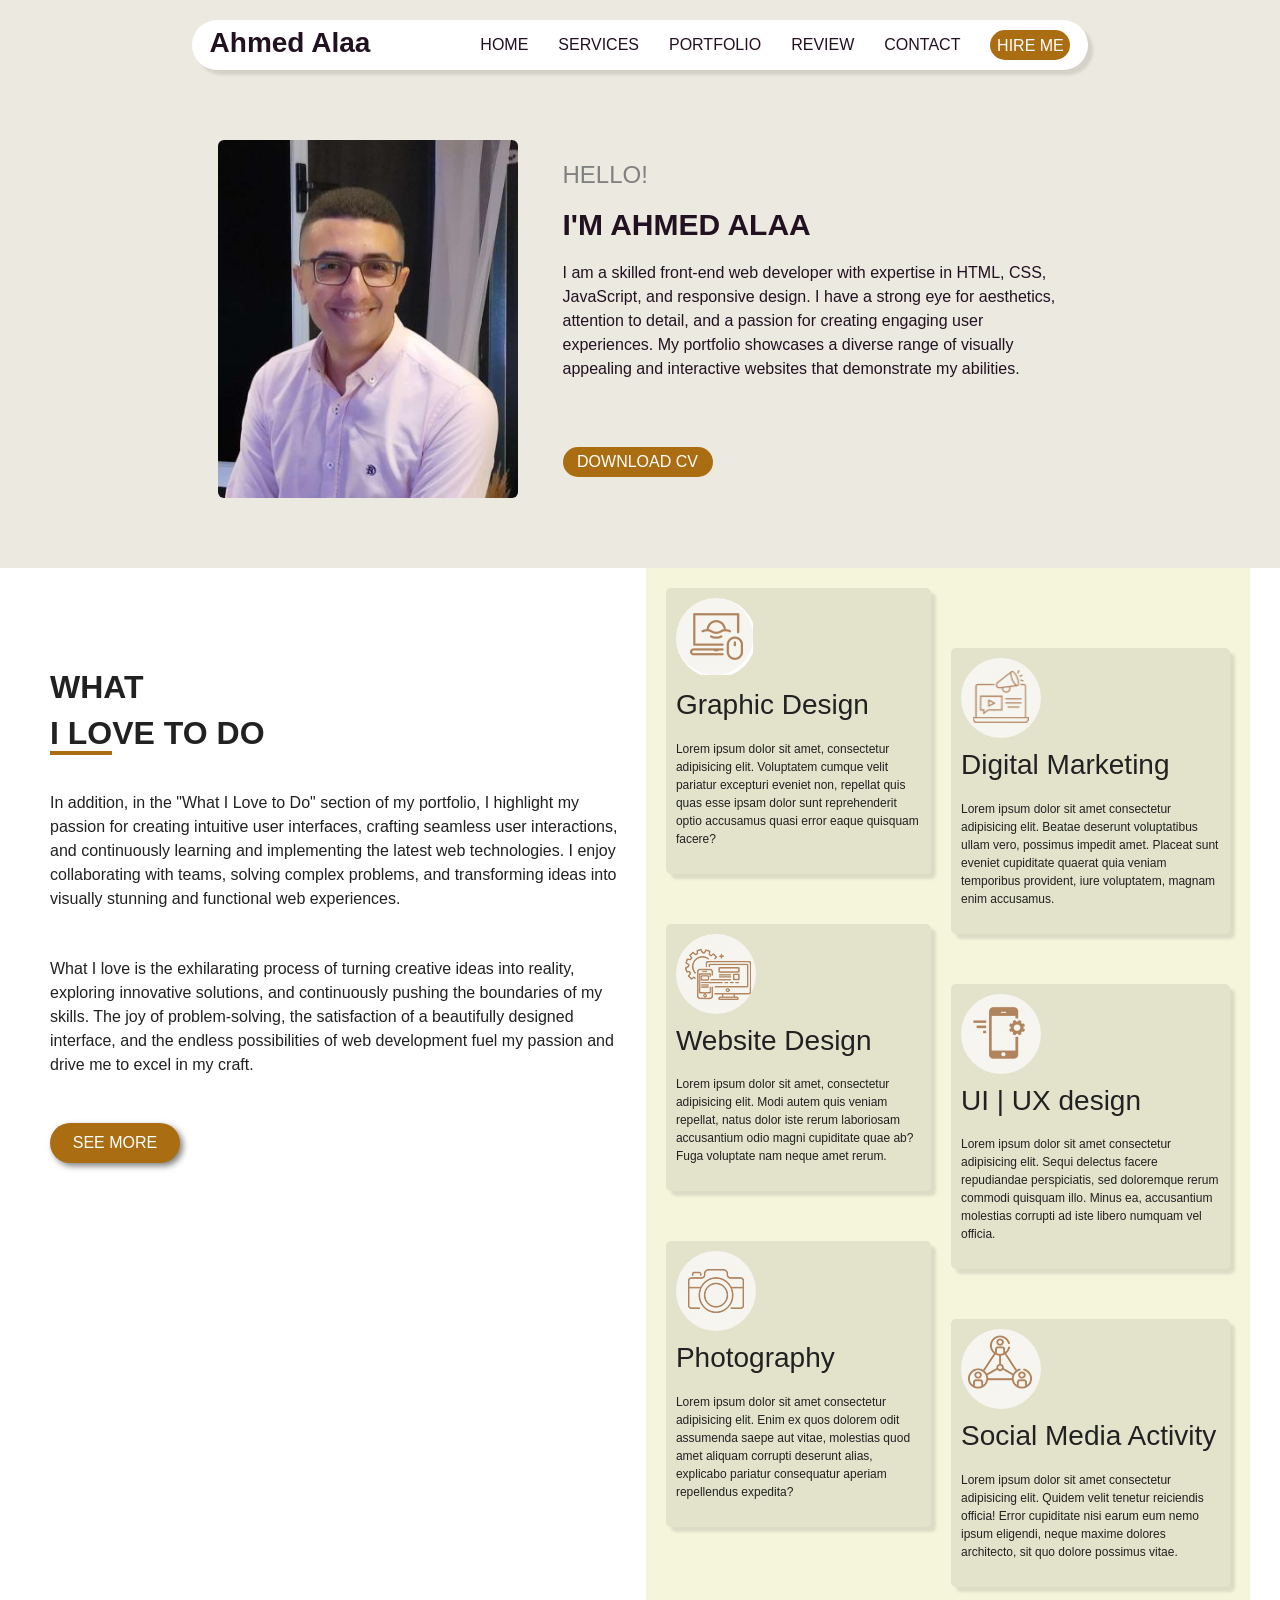
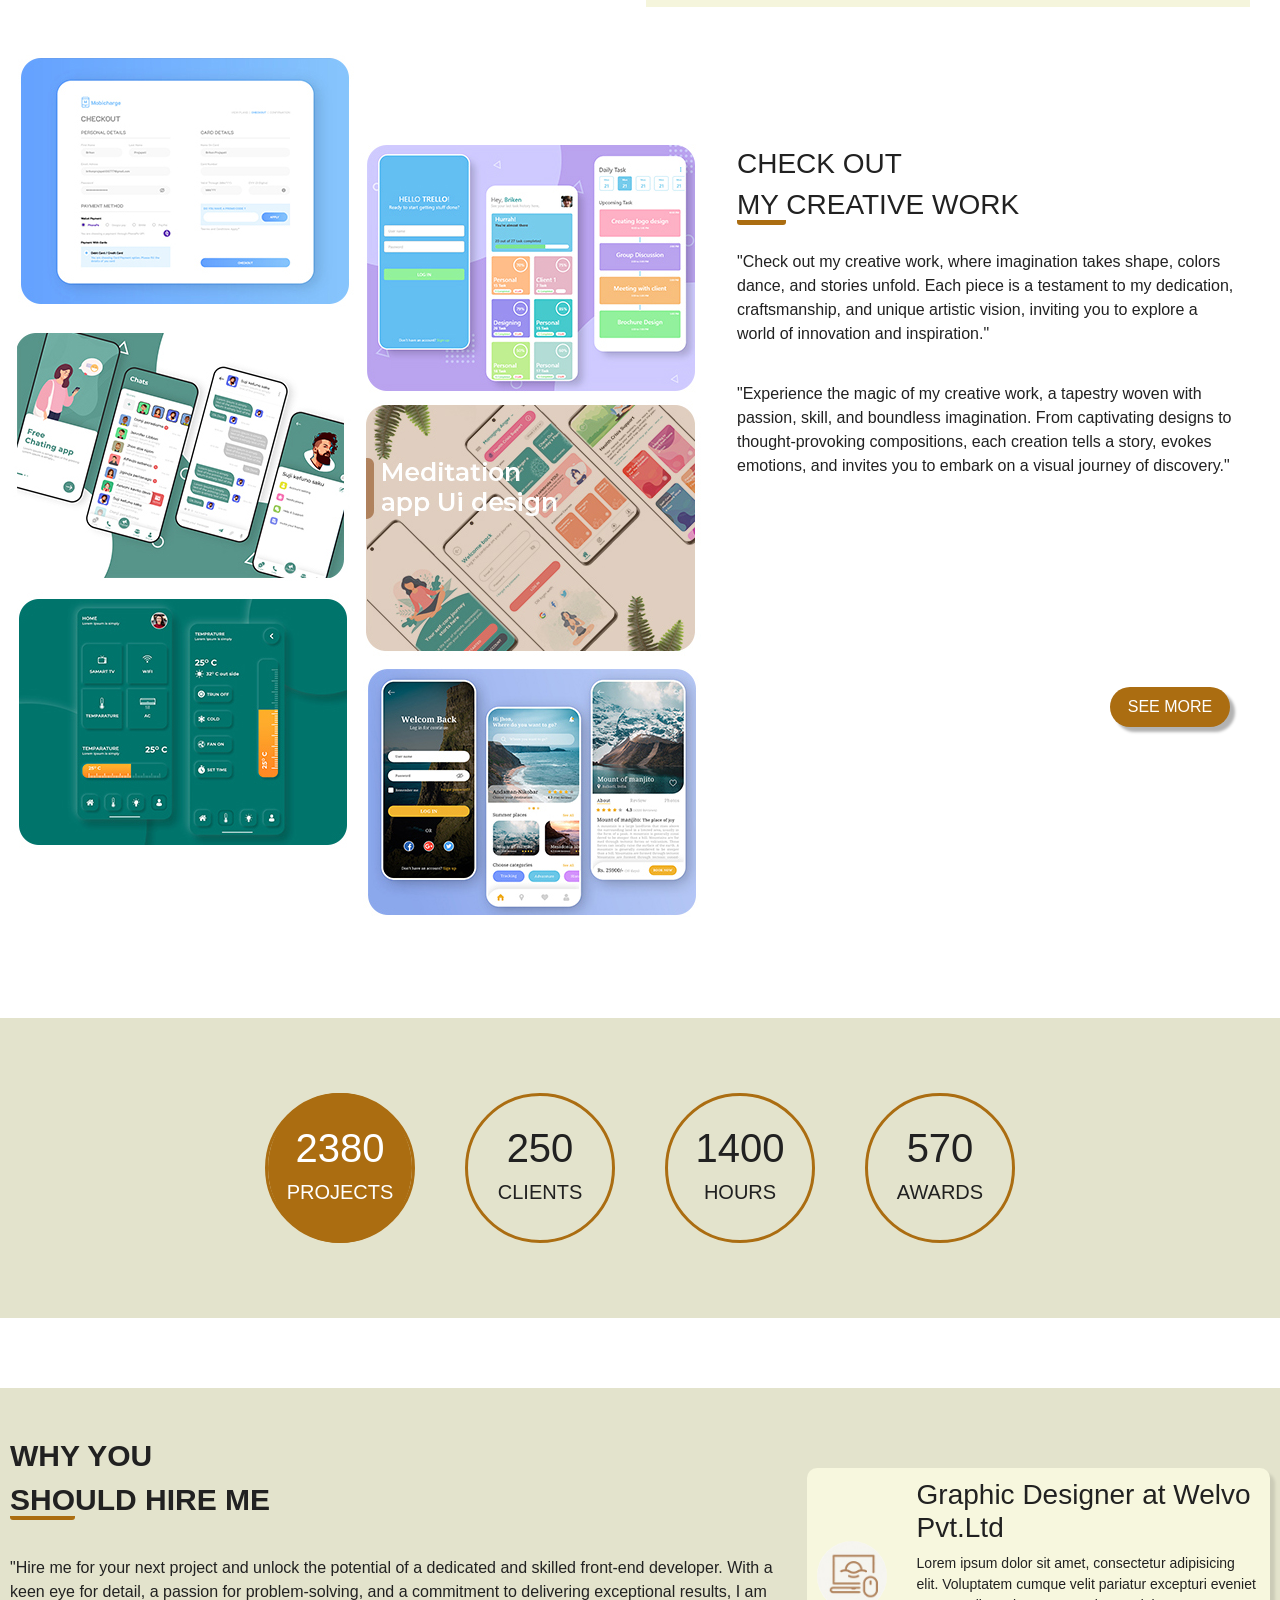
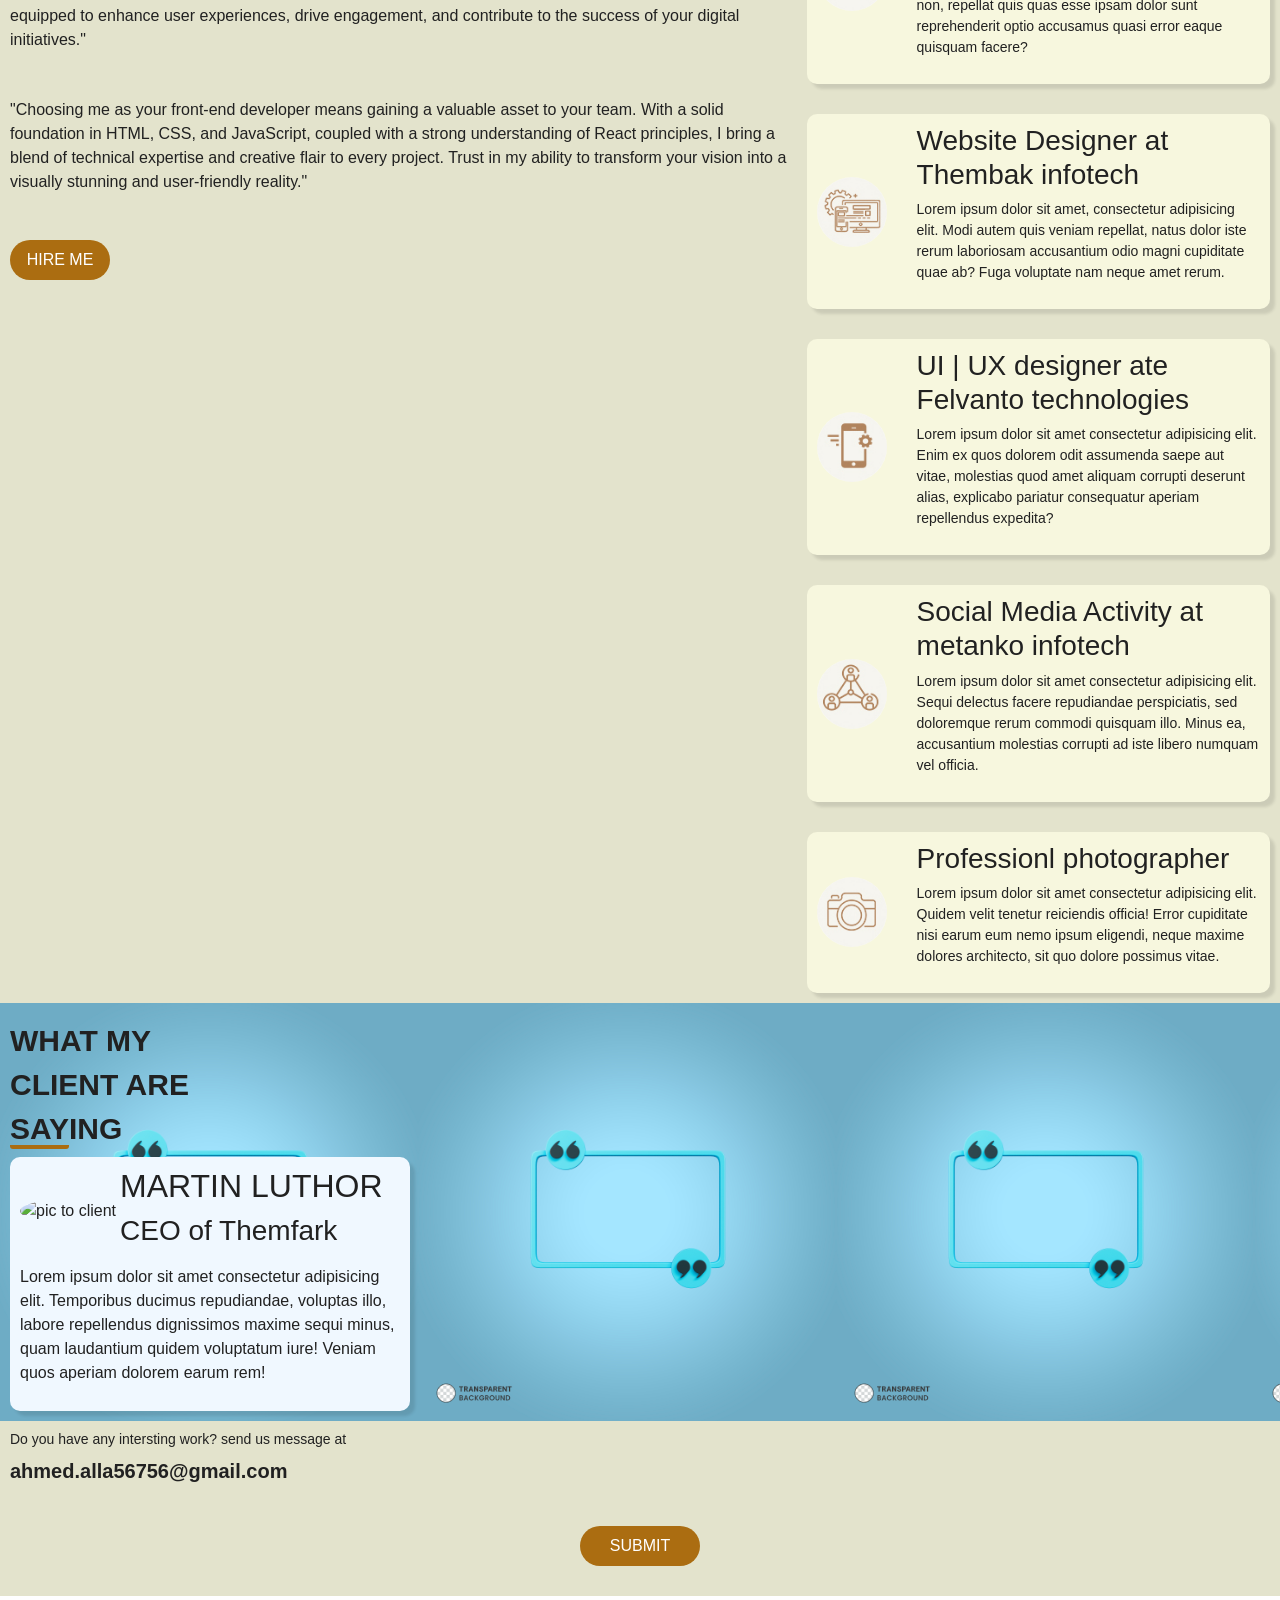
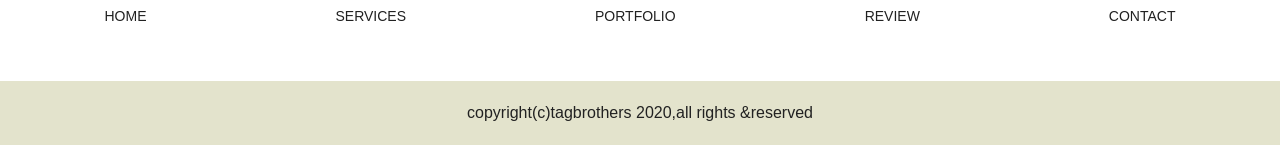
==== commit c833eb19: "go" ====
--- a/index.html
+++ b/index.html
@@ -48,10 +48,12 @@
             <h4>HELLO!</h4>
             <h2>I'M AHMED ALAA</h2>
             <p>
-              Lorem ipsum dolor sit amet consectetur adipisicing elit. Repellat
-              distinctio similique voluptatibus excepturi odit provident
-              deleniti et maxime suscipit debitis quae rem veniam facilis cum
-              non maiores vitae, velit dolorem!
+              I am a skilled front-end web developer with expertise in HTML,
+              CSS, JavaScript, and responsive design. I have a strong eye for
+              aesthetics, attention to detail, and a passion for creating
+              engaging user experiences. My portfolio showcases a diverse range
+              of visually appealing and interactive websites that demonstrate my
+              abilities.
             </p>
             <a
               href="/assets/docx/Ahmed-Alaa-Frontend-Developer-Resume.docx"
@@ -231,20 +233,19 @@
           <h2><span>I LO</span>VE TO DO</h2>
         </span>
         <p>
-          Lorem, ipsum dolor sit amet consectetur adipisicing elit. Officia non
-          saepe excepturi ea eveniet ut quia asperiores quidem ipsum dignissimos
-          ducimus facere, quae quas, recusandae optio maxime. Distinctio eius
-          provident praesentium veniam? Qui voluptatem voluptates in modi
-          consectetur. Sit, quidem. Similique, illo consectetur alias animi
-          illum excepturi aperiam fugiat vitae.
+          In addition, in the "What I Love to Do" section of my portfolio, I
+          highlight my passion for creating intuitive user interfaces, crafting
+          seamless user interactions, and continuously learning and implementing
+          the latest web technologies. I enjoy collaborating with teams, solving
+          complex problems, and transforming ideas into visually stunning and
+          functional web experiences.
         </p>
         <p>
-          Ea, est minima. Ullam ab illo aliquid tenetur tempore. Itaque, sed
-          maiores nihil blanditiis provident totam debitis voluptate recusandae
-          sapiente repellendus? Officia, nesciunt veniam atque, sint et ipsa
-          ratione sunt enim soluta neque maiores nisi, animi cumque dignissimos
-          omnis eaque earum iusto eos molestias aut. Eaque quis quod libero
-          delectus.
+          What I love is the exhilarating process of turning creative ideas into
+          reality, exploring innovative solutions, and continuously pushing the
+          boundaries of my skills. The joy of problem-solving, the satisfaction
+          of a beautifully designed interface, and the endless possibilities of
+          web development fuel my passion and drive me to excel in my craft.
         </p>
         <a href="">SEE MORE</a>
       </section>
@@ -381,16 +382,16 @@
           <h3><span>MY </span> CREATIVE WORK</h3>
         </span>
         <p>
-          Lorem ipsum dolor sit amet consectetur adipisicing elit. Magni tempora
-          consectetur voluptatem quam cupiditate? Corrupti velit libero deleniti
-          nesciunt dicta culpa commodi, laboriosam inventore fugit, esse nisi
-          illum, soluta a.
+          "Check out my creative work, where imagination takes shape, colors
+          dance, and stories unfold. Each piece is a testament to my dedication,
+          craftsmanship, and unique artistic vision, inviting you to explore a
+          world of innovation and inspiration."
         </p>
         <p>
-          Lorem ipsum dolor, sit amet consectetur adipisicing elit. Quia labore
-          delectus necessitatibus totam voluptate atque consequuntur quasi
-          minima, magni suscipit velit amet quos. Pariatur hic maxime dolor?
-          Aliquam, aut saepe?
+          "Experience the magic of my creative work, a tapestry woven with
+          passion, skill, and boundless imagination. From captivating designs to
+          thought-provoking compositions, each creation tells a story, evokes
+          emotions, and invites you to embark on a visual journey of discovery."
         </p>
         <div>
           <a
@@ -437,16 +438,19 @@
           <h2><span>SHO</span>ULD HIRE ME</h2>
         </div>
         <p>
-          Lorem ipsum dolor sit amet consectetur adipisicing elit. Iusto ipsam
-          distinctio pariatur vitae placeat cumque temporibus harum
-          necessitatibus ipsa impedit? Similique doloribus unde eos et
-          voluptatem officia, molestias quasi nesciunt?
+          "Hire me for your next project and unlock the potential of a dedicated
+          and skilled front-end developer. With a keen eye for detail, a passion
+          for problem-solving, and a commitment to delivering exceptional
+          results, I am equipped to enhance user experiences, drive engagement,
+          and contribute to the success of your digital initiatives."
         </p>
         <p>
-          Lorem, ipsum dolor sit amet consectetur adipisicing elit. Molestias
-          aperiam id quidem, adipisci suscipit ut repudiandae. Maxime saepe
-          ducimus est. Laborum commodi fuga velit non quisquam, veritatis optio
-          incidunt blanditiis.
+          "Choosing me as your front-end developer means gaining a valuable
+          asset to your team. With a solid foundation in HTML, CSS, and
+          JavaScript, coupled with a strong understanding of React principles, I
+          bring a blend of technical expertise and creative flair to every
+          project. Trust in my ability to transform your vision into a visually
+          stunning and user-friendly reality."
         </p>
         <a href="">HIRE ME</a>
       </section>
--- a/assets/CSS/styles.css
+++ b/assets/CSS/styles.css
@@ -0,0 +1,564 @@
+* {
+  padding: 0;
+  margin: 0;
+  box-sizing: border-box;
+}
+
+body {
+  font-family: "Segoe UI", Tahoma, Geneva, Verdana, sans-serif;
+  font-size: 16px;
+  color: #212121;
+}
+
+:root {
+  --main-color: rgb(171, 109, 17);
+  --second-color: rgb(227, 227, 204);
+  --border-shadow: 5px 5px 3px rgba(0, 0, 0, 0.1);
+  --border-shadow2: 5px 5px 3px rgba(0, 0, 0, 0.3);
+}
+
+header {
+  background-color: beige;
+}
+
+.my_width {
+  width: 30%;
+  max-width: 300px;
+}
+.my_hover:hover {
+  color: rgb(0, 0, 201);
+}
+
+.social_icons div i {
+  border-radius: 15px 15px 15px 15px;
+  box-shadow: 5px 5px 3px rgb(0, 0, 0, 0.3);
+  /* background-color: beige; */
+  color: var(--main-color);
+}
+
+.introduce {
+  background-color: beige;
+  display: flex;
+  flex-direction: column;
+  gap: 10px;
+  padding: 0px 10px 30px 10px;
+}
+
+.introduce h2 {
+  font-weight: 100;
+}
+
+.introduce h1 {
+  font-weight: 800;
+}
+
+.introduce div {
+  height: 30px;
+  width: 150px;
+  background-color: var(--main-color);
+  display: flex;
+  justify-content: center;
+  align-items: center;
+  border-radius: 30px;
+  box-shadow: 3px 3px 20px;
+}
+
+.introduce a {
+  text-decoration: none;
+  color: white;
+}
+
+.love {
+  padding: 20px;
+  display: flex;
+  flex-direction: column;
+  gap: 30px;
+}
+
+.love h2 {
+  font-weight: 750;
+}
+
+.love > span span {
+  border-bottom: 4px solid var(--main-color);
+}
+
+.love a {
+  color: white;
+  background-color: var(--main-color);
+  width: 130px;
+  height: 40px;
+  text-decoration: none;
+  border-radius: 50px;
+  display: flex;
+  justify-content: center;
+  align-items: center;
+  box-shadow: 3px 3px 6px rgba(0, 0, 0, 0.5);
+}
+
+.work {
+  display: flex;
+  padding: 20px;
+  gap: 20px;
+  background-color: beige;
+}
+
+.work > div {
+  display: flex;
+  flex-direction: column;
+  gap: 50px;
+}
+
+.work > div:last-child {
+  margin-top: 60px;
+}
+
+.work > div > div {
+  display: flex;
+  flex-direction: column;
+  gap: 10px;
+  background-color: var(--second-color);
+  box-shadow: var(--border-shadow);
+  border-radius: 5px;
+  padding: 10px;
+}
+
+.work > div > div > div {
+  width: 80px;
+  height: 80px;
+  border-radius: 50%;
+  overflow: hidden;
+}
+
+.photo2 > div {
+  display: flex;
+  justify-content: center;
+  align-items: center;
+  flex-direction: column;
+}
+
+.creative {
+  display: flex;
+  flex-direction: column;
+  padding: 10px;
+  gap: 20px;
+  position: relative;
+}
+
+.creative > span {
+  font-size: 30px;
+}
+
+.creative > span span {
+  border-bottom: solid var(--main-color) 5px;
+  border-radius: 3px;
+}
+
+.creative a {
+  display: flex;
+  justify-content: center;
+  align-items: center;
+  text-decoration: none;
+  width: 120px;
+  height: 40px;
+  border-radius: 20px;
+  background-color: var(--main-color);
+  color: white;
+  position: absolute;
+  bottom: 20px;
+  right: 20px;
+  box-shadow: var(--border-shadow2);
+}
+
+.creative > div {
+  height: 50px;
+}
+
+.projects {
+  display: flex;
+  background-color: var(--second-color);
+  flex-direction: column;
+  justify-content: center;
+  align-items: center;
+  gap: 50px;
+  height: 1000px;
+}
+
+.projects > div {
+  border: solid var(--main-color);
+  border-radius: 50%;
+  width: 200px;
+  height: 200px;
+  display: flex;
+  justify-content: center;
+  align-items: center;
+}
+
+.projects > div > div {
+  display: flex;
+  justify-content: center;
+  align-items: center;
+  flex-direction: column;
+}
+
+.projects h3 {
+  font-size: 50px;
+  font-weight: 400;
+}
+
+.projects h4 {
+  font-size: 30px;
+  font-weight: 100;
+}
+
+.white h3 {
+  color: white;
+}
+
+.white h4 {
+  color: white;
+}
+
+.projects > div:first-child > div {
+  background-color: var(--main-color);
+  width: inherit;
+  height: inherit;
+  border-radius: 50%;
+}
+
+.hire {
+  background-color: var(--second-color);
+  margin-top: 50px;
+  display: flex;
+  flex-direction: column;
+  gap: 30px;
+  padding: 0px 10px 0px 10px;
+}
+
+.hire > div h2 {
+  font-size: 30px;
+  font-weight: 600;
+}
+
+.hire > div span {
+  border-bottom: solid var(--main-color) 4px;
+  border-radius: 3px;
+}
+
+.hire a {
+  border-radius: 50px;
+  width: 100px;
+  height: 40px;
+  text-decoration: none;
+  display: flex;
+  justify-content: center;
+  align-items: center;
+  background-color: var(--main-color);
+  color: white;
+}
+
+.work2 {
+  background-color: var(--second-color);
+  display: flex;
+  flex-direction: column;
+  gap: 30px;
+  padding: 80px 10px 10px 10px;
+}
+
+.work2 > div {
+  display: flex;
+  justify-content: center;
+  align-items: center;
+  padding: 10px;
+  gap: 30px;
+  font-size: 14px;
+  background-color: rgb(247, 247, 222);
+  border-radius: 10px;
+  box-shadow: var(--border-shadow);
+}
+
+.work2 > div > div:first-child > img {
+  display: flex;
+  justify-content: center;
+  align-items: center;
+  border-radius: 50%;
+  overflow: hidden;
+  width: 70px;
+  height: 70px;
+}
+
+.work2 > div > div:last-child {
+  display: flex;
+  flex-direction: column;
+  justify-content: center;
+}
+
+.client {
+  padding: 10px;
+  padding-top: 20px;
+  background-image: url(/assets/Portfolio/background.jpg);
+  background-size: contain;
+}
+
+.client > h2 {
+  font-weight: 700;
+  font-size: 30px;
+}
+
+.client > h2 > span {
+  border-bottom: 4px solid var(--main-color);
+  border-radius: 3px;
+}
+
+.client > div {
+  display: flex;
+  max-width: 400px;
+  background-color: aliceblue;
+  margin-top: 10px;
+  border-radius: 10px;
+  box-shadow: var(--border-shadow);
+  justify-content: center;
+  align-items: center;
+}
+
+.client > div > div {
+  display: flex;
+  flex-direction: column;
+  gap: 10px;
+  padding: 10px;
+}
+
+.client > div > div > div {
+  display: flex;
+  align-items: center;
+}
+
+.client > div > div > div > img {
+  width: 100px;
+  border-radius: 50%;
+  overflow: hidden;
+}
+
+.question {
+  display: flex;
+  flex-direction: column;
+  background-color: var(--second-color);
+  padding: 10px;
+}
+
+.question > h4 {
+  font-weight: 400;
+  font-size: 14px;
+}
+
+.question > span {
+  font-size: 20px;
+  font-weight: 700;
+}
+
+.question > div {
+  display: flex;
+  justify-content: center;
+  align-items: center;
+  padding: 40px 0px 20px 0px;
+}
+
+.question > div > a {
+  display: flex;
+  justify-content: center;
+  align-items: center;
+  text-decoration: none;
+  color: white;
+  background-color: var(--main-color);
+  width: 120px;
+  height: 40px;
+  border-radius: 50px;
+}
+
+.nav {
+  display: flex;
+  flex-direction: column;
+  justify-content: center;
+  align-items: center;
+  gap: 30px;
+  padding-top: 10px;
+  /* border: solid; */
+}
+
+.nav > nav {
+  display: flex;
+  justify-content: space-around;
+  padding: 0px 10px 0px 10px;
+  width: 100%;
+}
+
+.nav > nav > a {
+  font-size: 14px;
+  text-decoration: none;
+  color: #212121;
+}
+
+.nav > div {
+  display: flex;
+  justify-content: space-between;
+  align-items: center;
+  width: 80%;
+}
+
+.nav > div i {
+  color: var(--main-color);
+  padding: 10px 5px 20px;
+}
+
+footer {
+  display: flex;
+  justify-content: center;
+  align-items: center;
+  padding: 20px 10px;
+  background-color: var(--second-color);
+}
+.gap-6 {
+  gap: 70px;
+}
+
+@media (min-width: 992px) {
+  header {
+    color: #221221;
+    background-color: #ece9e0;
+    padding-top: 20px;
+  }
+
+  .div1 {
+    display: flex;
+    justify-content: center;
+    align-items: center;
+    width: 70%;
+    text-align: center;
+    border-radius: 50px;
+    background-color: white;
+    box-shadow: var(--border-shadow);
+    height: 50px;
+  }
+
+  .div1 > h2 {
+    margin-right: 110px;
+  }
+
+  .div1 > nav {
+    display: flex;
+    gap: 30px;
+    justify-content: space-between;
+    align-items: center;
+  }
+
+  .div1 > nav > a {
+    text-decoration: none;
+    color: #221221;
+  }
+
+  .div1 > nav > a:last-child {
+    background-color: var(--main-color);
+    border-radius: 30px;
+    color: white;
+    width: 80px;
+    height: 30px;
+    text-align: center;
+    padding-top: 4px;
+  }
+
+  .div2 {
+    display: flex;
+    align-items: center;
+    gap: 45px;
+  }
+
+  .div3 {
+    display: flex;
+    flex-direction: column;
+    gap: 10px;
+    width: 500px;
+  }
+
+  .div3 > h4 {
+    color: gray;
+    font-weight: 400;
+  }
+
+  .div3 > h2 {
+    font-size: 30px;
+    font-weight: 700;
+  }
+
+  .div3 > a {
+    text-decoration: none;
+    width: 150px;
+    border-radius: 50px;
+    display: flex;
+    justify-content: center;
+    align-items: center;
+    height: 30px;
+    color: white;
+    background-color: var(--main-color);
+    margin-top: 40px;
+  }
+
+  .introduce {
+    display: none;
+  }
+
+  .loveWork {
+    display: flex;
+    padding: 0px 30px 0px 30px;
+  }
+
+  .loveWork > .work {
+    font-size: 12px;
+  }
+
+  .loveWork > .love {
+    padding-top: 100px;
+  }
+
+  .photoCreative {
+    display: flex;
+    gap: 20px;
+    padding: 40px 30px 10px 10px;
+  }
+
+  .photo2 {
+    display: flex;
+  }
+
+  .div10 {
+    padding-bottom: 150px;
+  }
+
+  .creative {
+    height: 700px;
+    padding-top: 100px;
+  }
+
+  .projects {
+    flex-direction: row;
+    height: 300px;
+  }
+
+  .projects > div {
+    width: 150px;
+    height: 150px;
+  }
+
+  .projects h3 {
+    font-size: 40px;
+  }
+
+  .projects h4 {
+    font-size: 20px;
+  }
+
+  .div13 {
+    display: flex;
+    background-color: var(--second-color);
+    margin-top: 70px;
+  }
+}
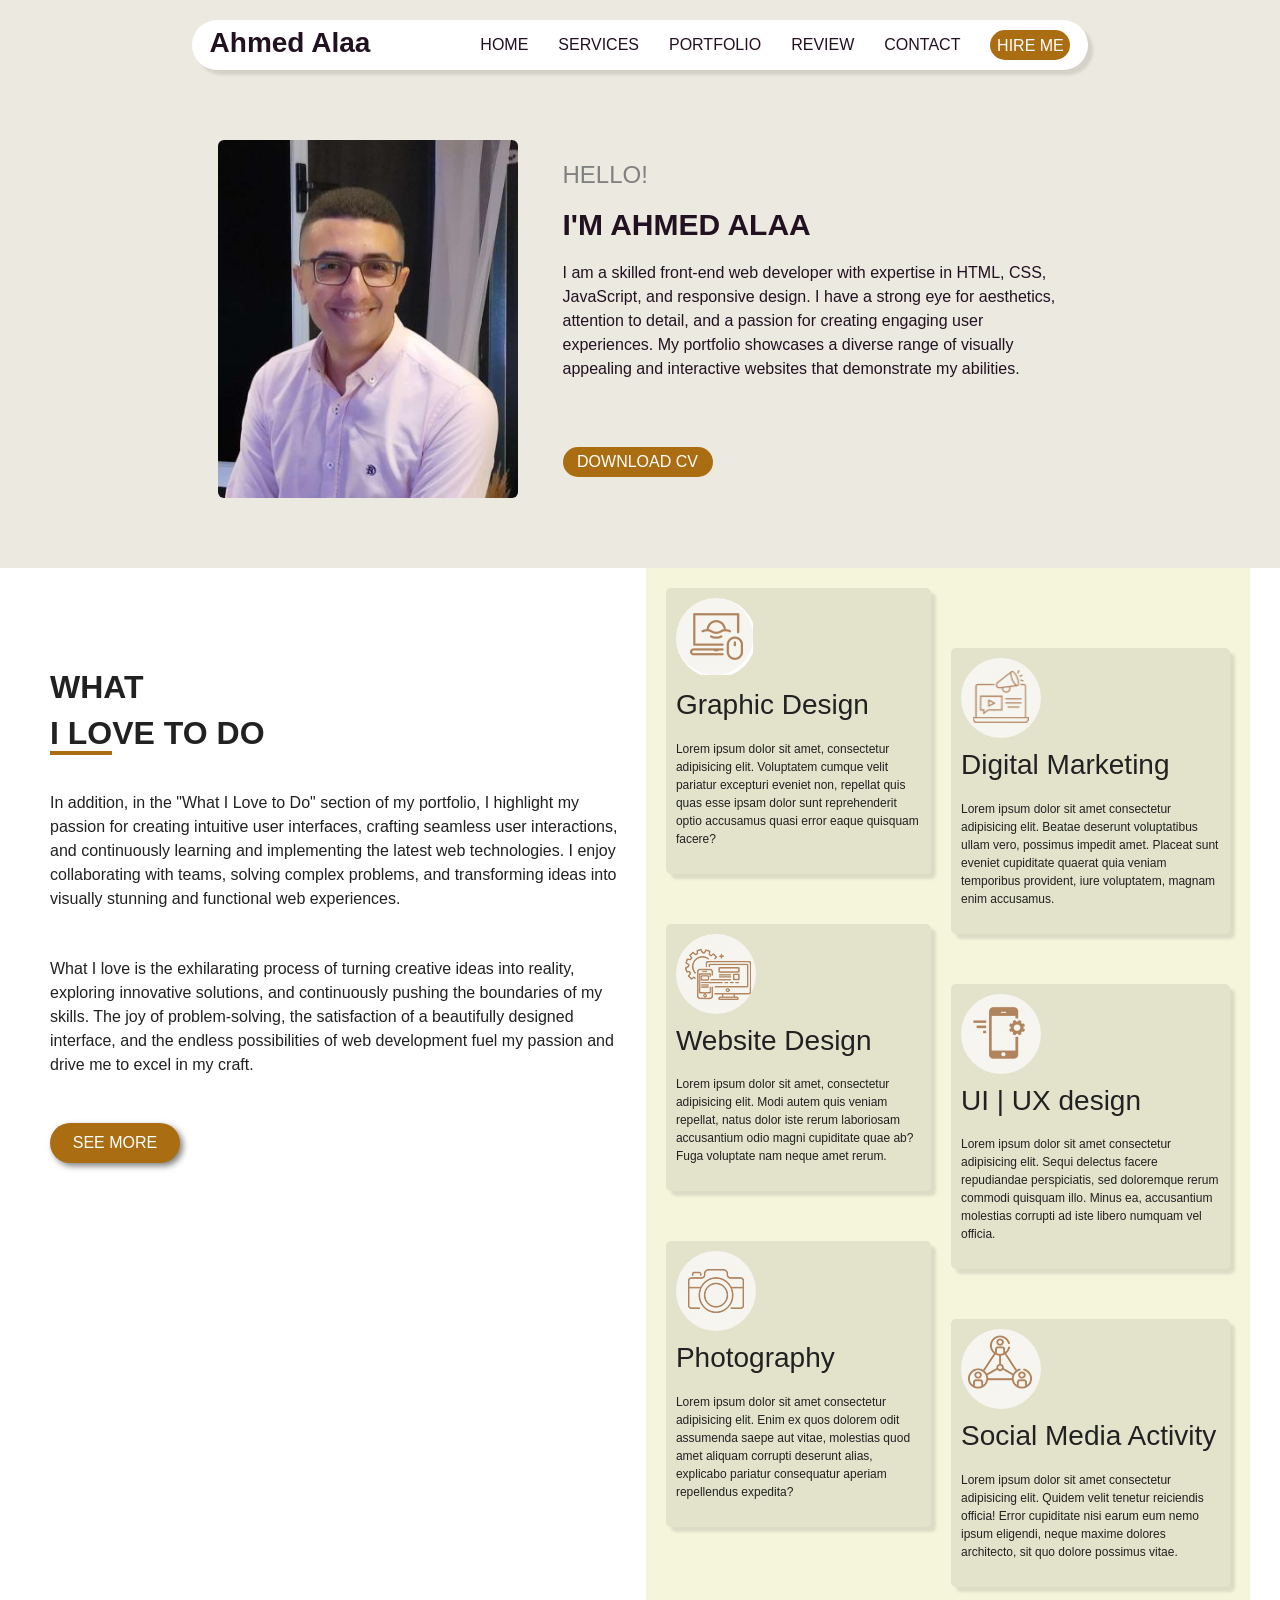
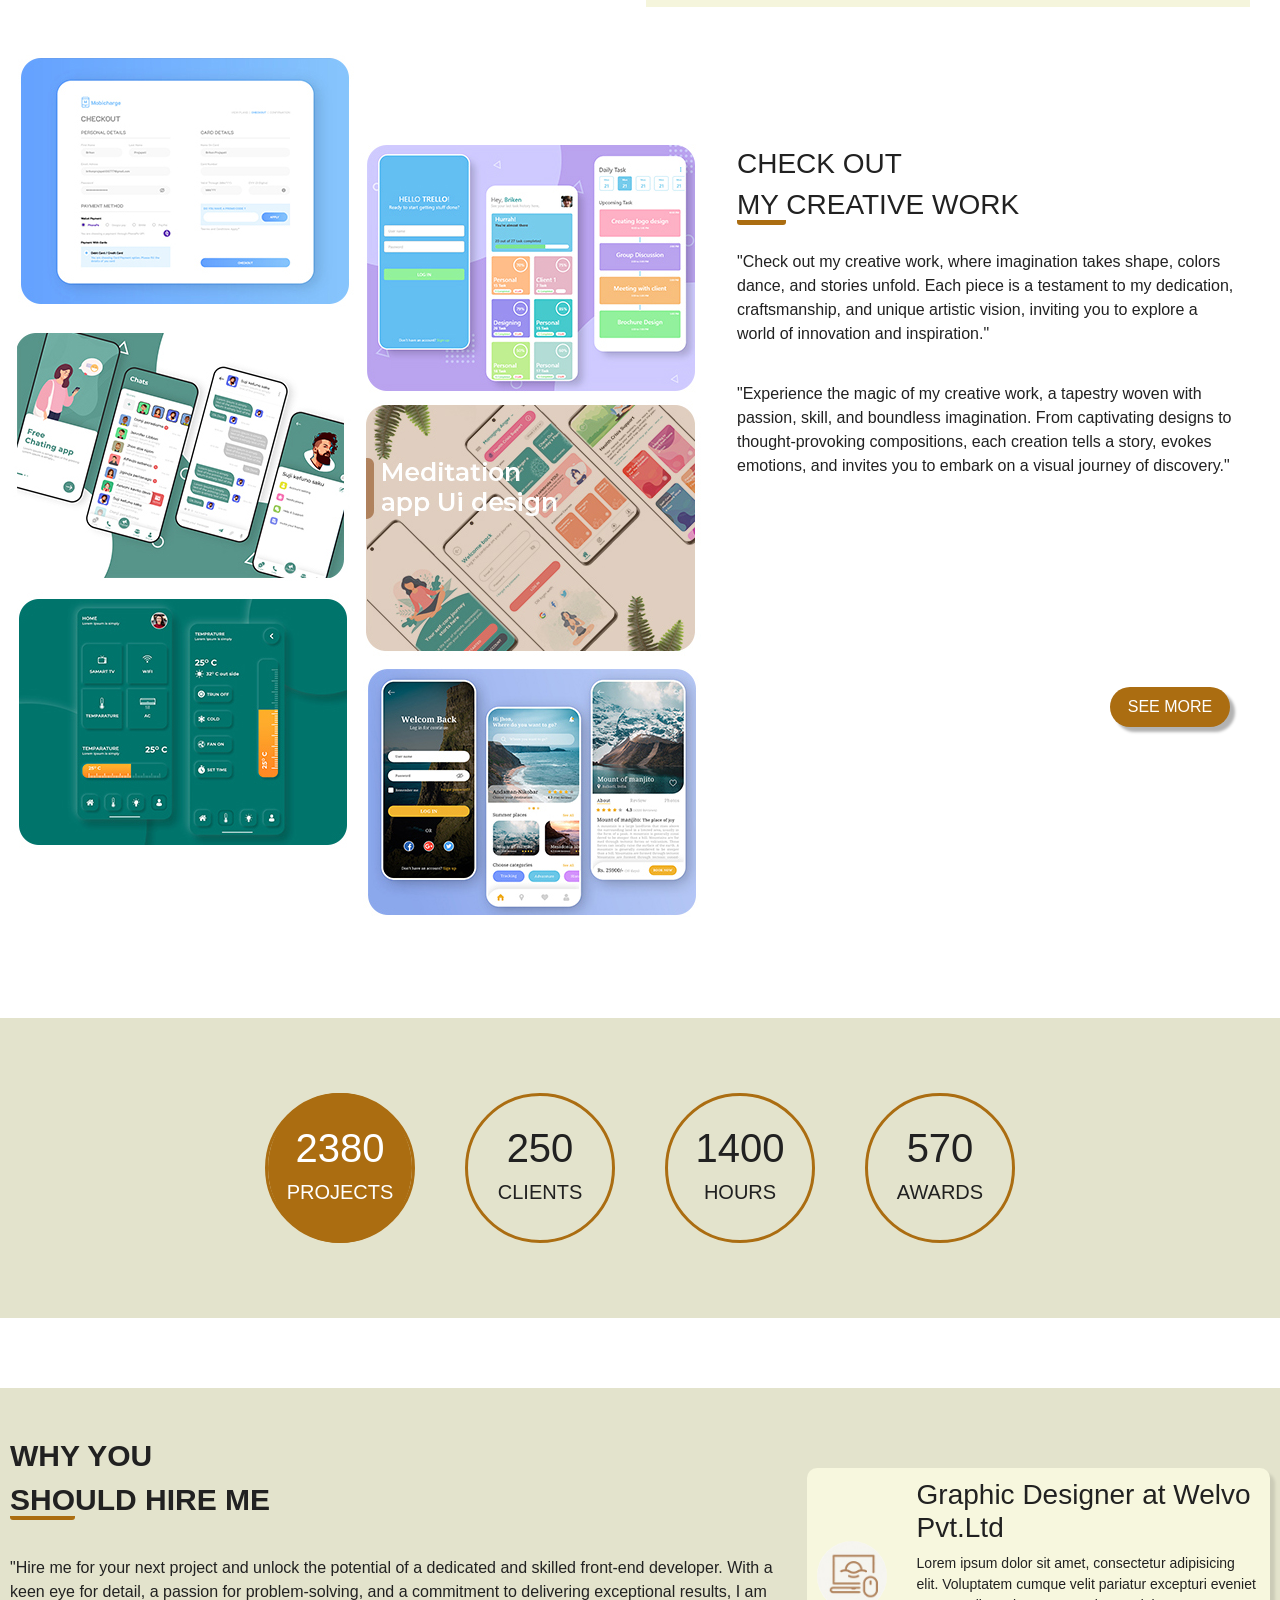
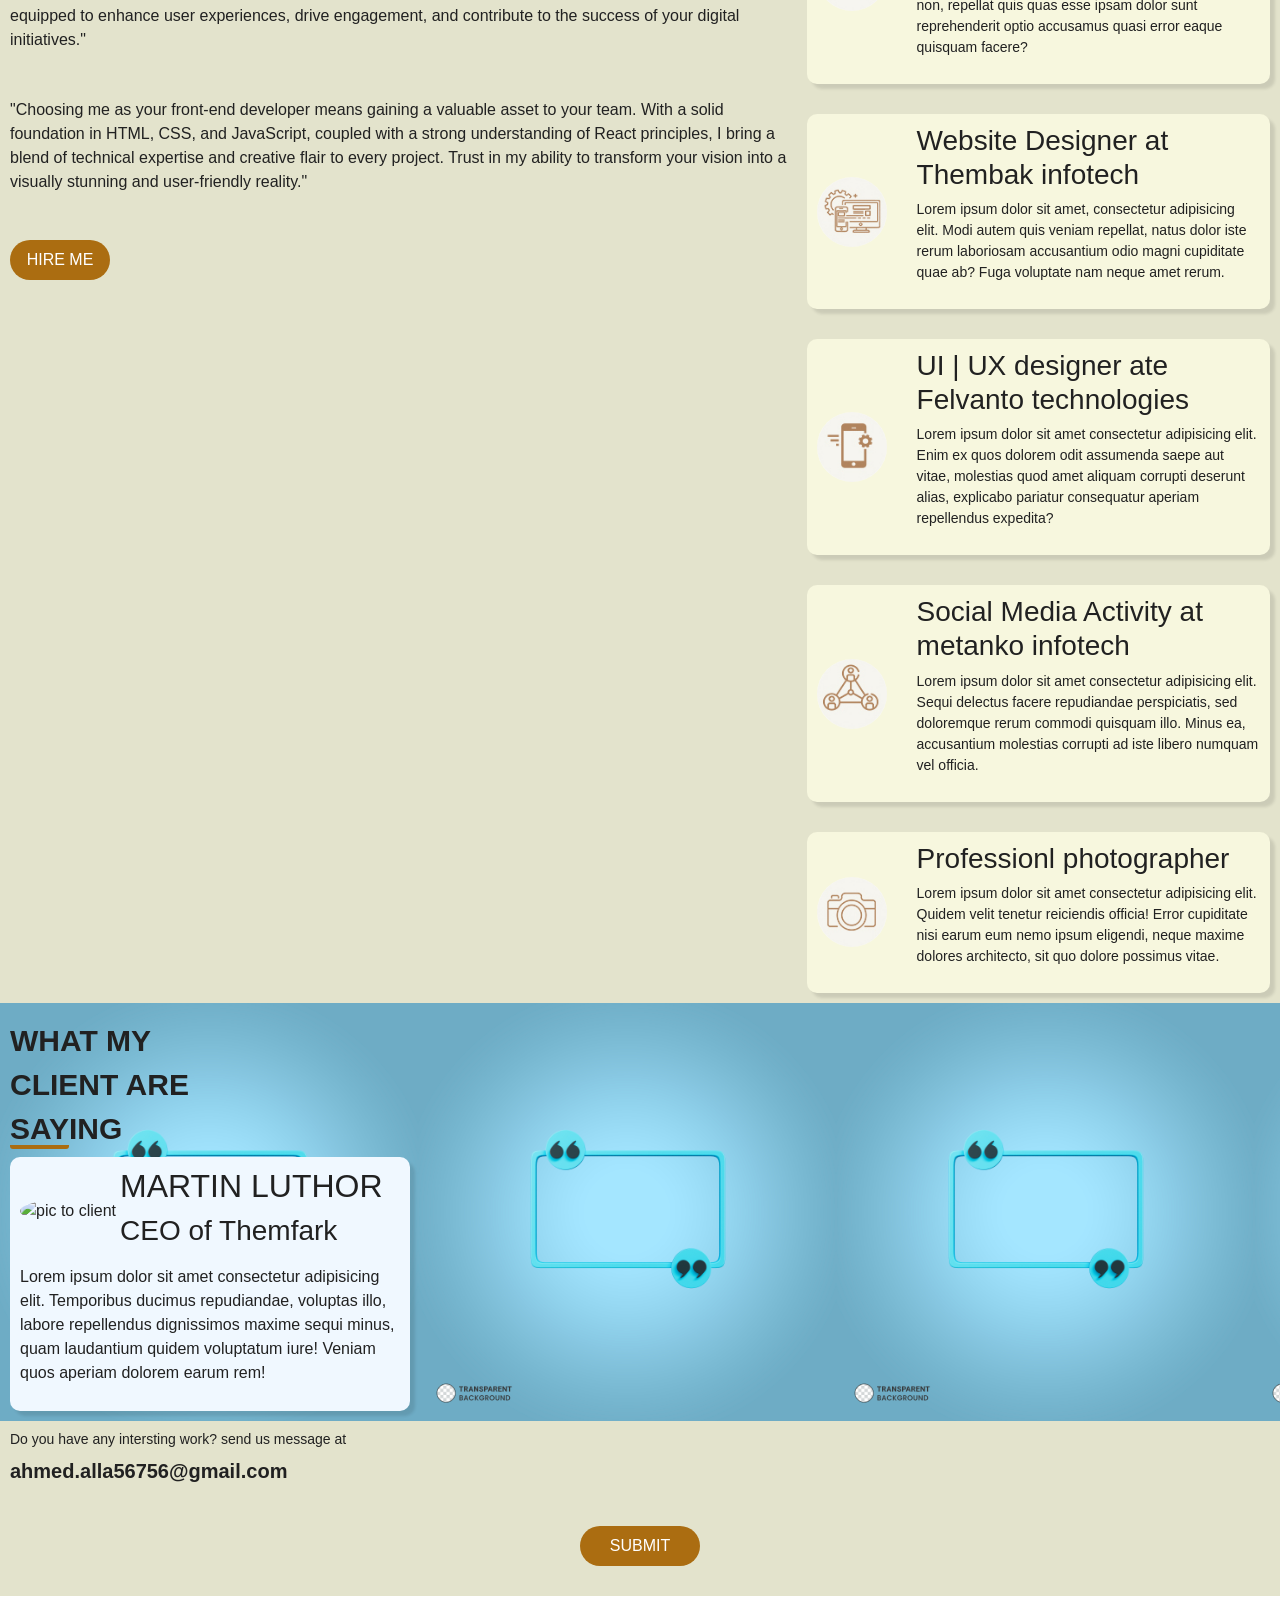
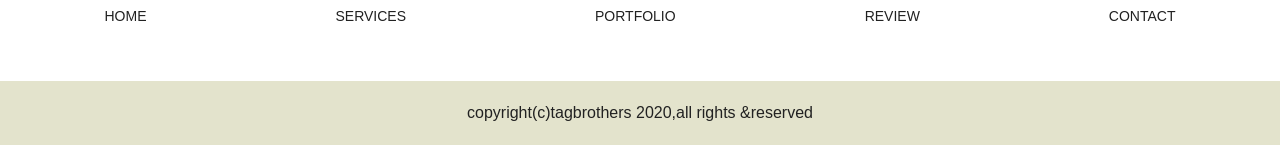
==== commit 5d7a3353: "go" ====
--- a/index.html
+++ b/index.html
@@ -209,20 +209,18 @@
       <h2>HELLO!</h2>
       <h1>I'M AHMED ALAA</h1>
       <p>
-        Lorem ipsum dolor sit amet consectetur adipisicing elit. Temporibus
-        nihil, reprehenderit minima repudiandae sapiente aut facilis provident?
-        Non quod eaque, repellat magnam, ipsa veniam rerum nostrum ut autem
-        suscipit quisquam, facere tempora mollitia voluptates incidunt dolores
-        consequuntur quis labore? Nihil, soluta exercitationem earum placeat qui
-        tempore, pariatur aut iure neque reiciendis mollitia iusto? Aspernatur
-        dolorem delectus aliquid fugit blanditiis optio velit quaerat. Nulla
-        fugiat laudantium accusamus sunt laboriosam et facilis dignissimos quae
-        voluptate numquam natus vel quibusdam praesentium saepe iusto suscipit
-        inventore quod reiciendis provident, nisi culpa! Suscipit aliquid quis
-        molestias ullam sed temporibus dolores. Praesentium dicta sequi a illum.
+        I am a skilled front-end web developer with expertise in HTML, CSS,
+        JavaScript, and responsive design. I have a strong eye for aesthetics,
+        attention to detail, and a passion for creating engaging user
+        experiences. My portfolio showcases a diverse range of visually
+        appealing and interactive websites that demonstrate my abilities.
       </p>
       <div>
-        <a href="">DOWNLOAD CV</a>
+        <a
+          href="assets/docx/Ahmed-Alaa-Frontend-Developer-Resume.docx"
+          download="Ahmed-Alaa-Frontend-Developer-Resume"
+          >DOWNLOAD CV</a
+        >
       </div>
     </section>
     <!-- love to do -->
@@ -534,7 +532,7 @@
       </section>
     </div>
     <!-- my client -->
-    <section class="client position-relative">
+    <section class="client">
       <h2>WHAT MY</h2>
       <h2>CLIENT ARE</h2>
       <h2><span>SAY</span>ING</h2>
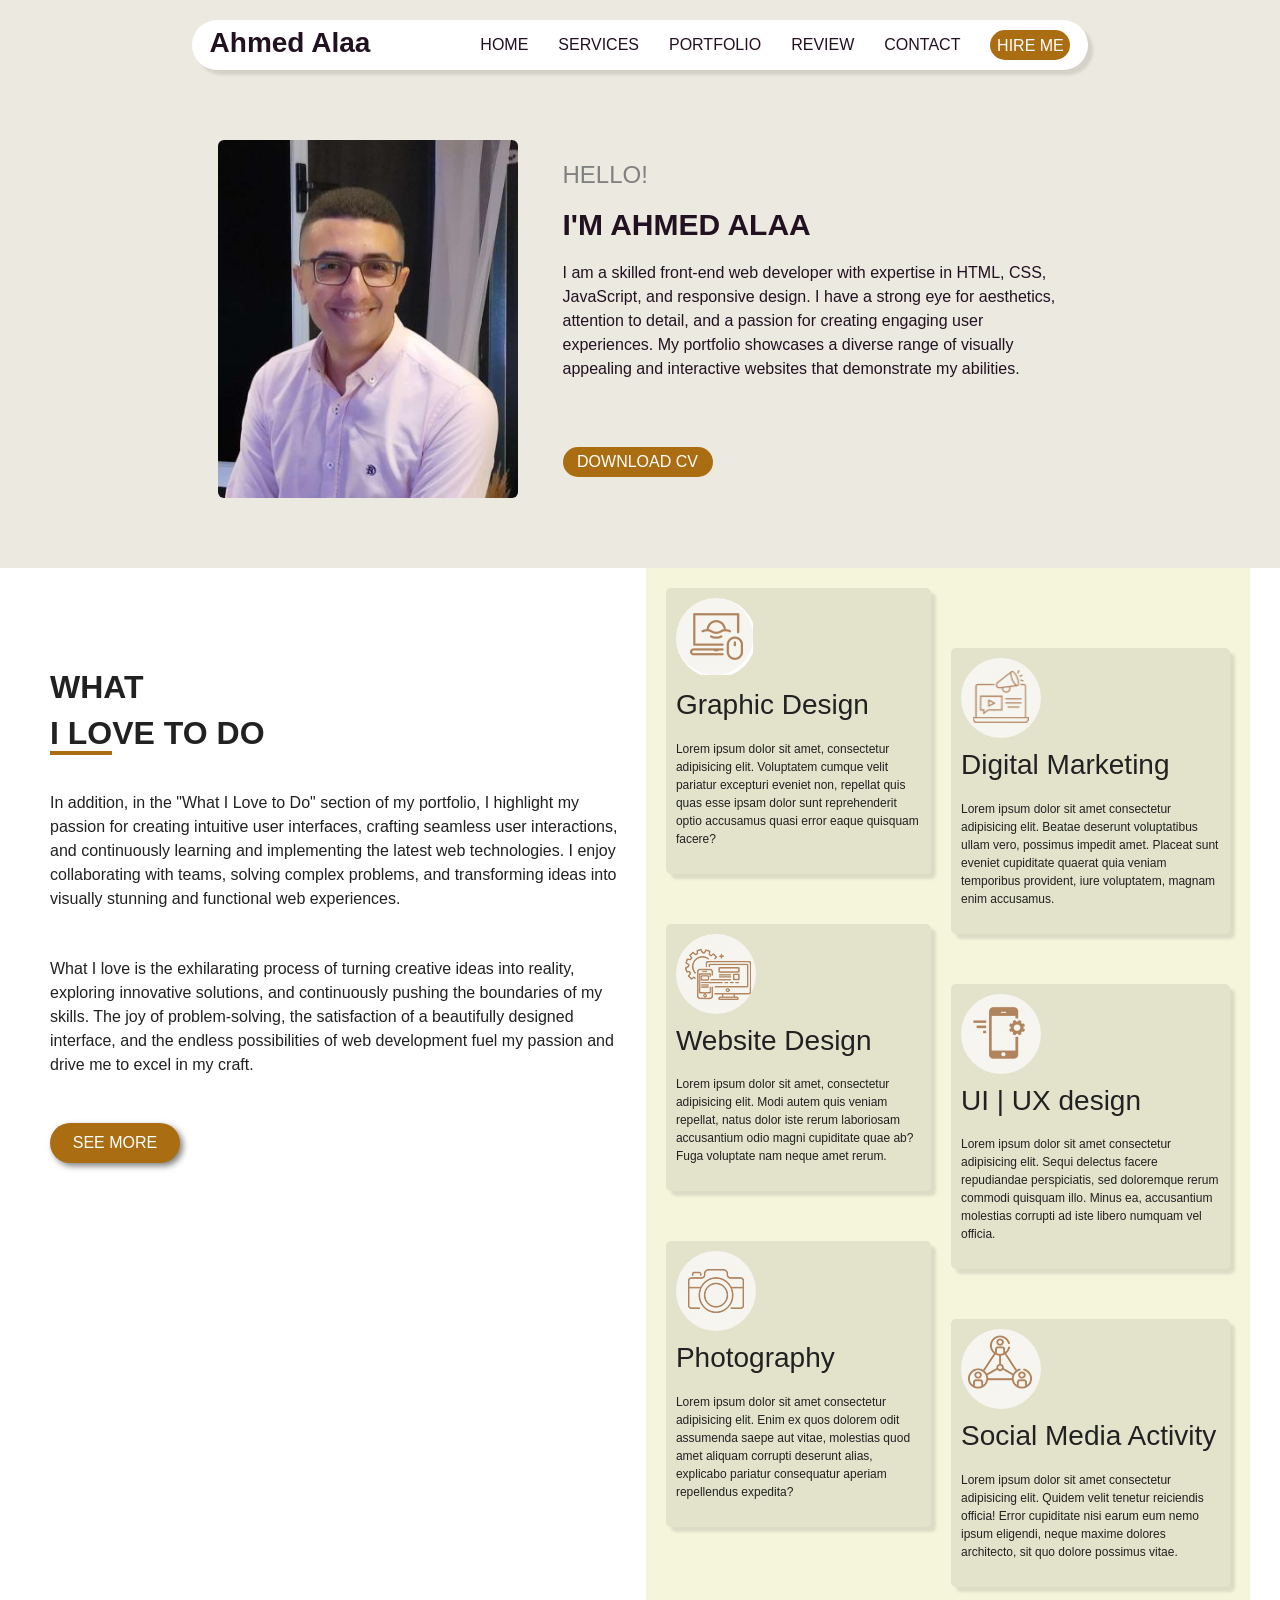
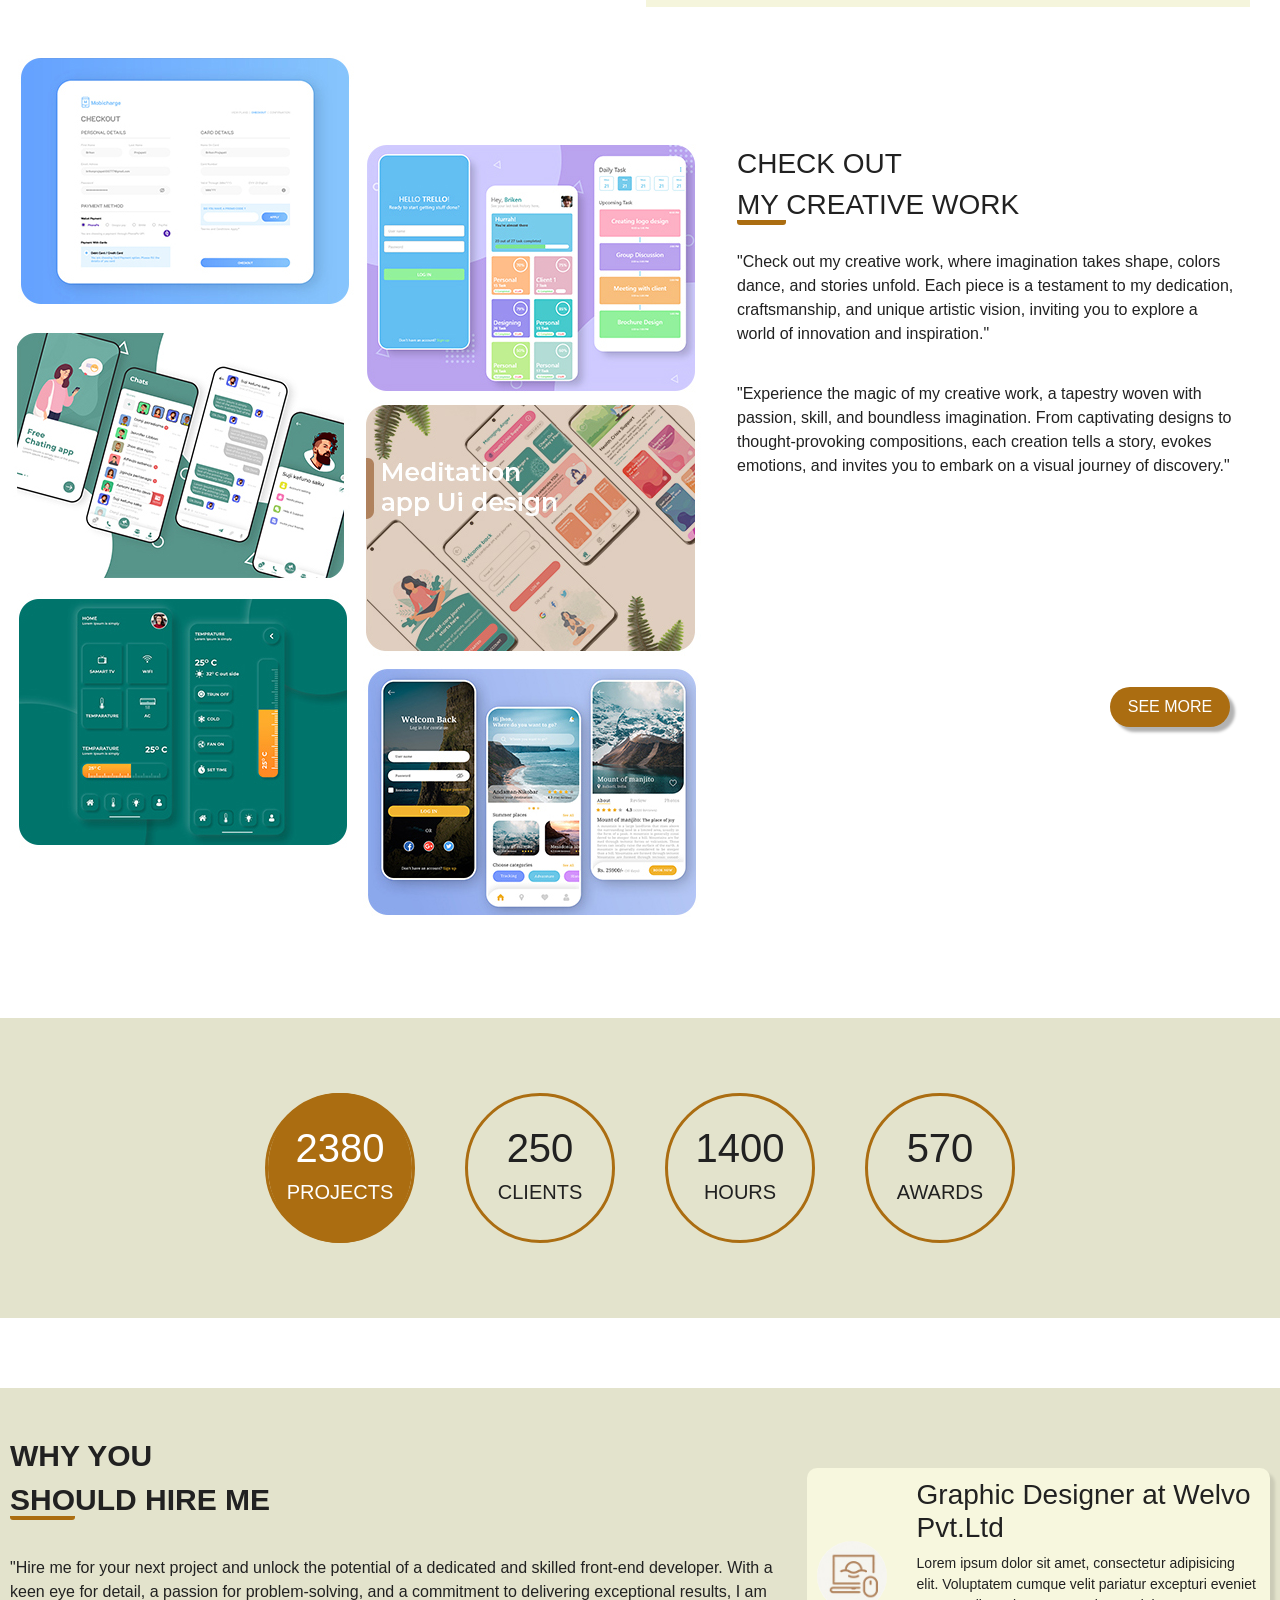
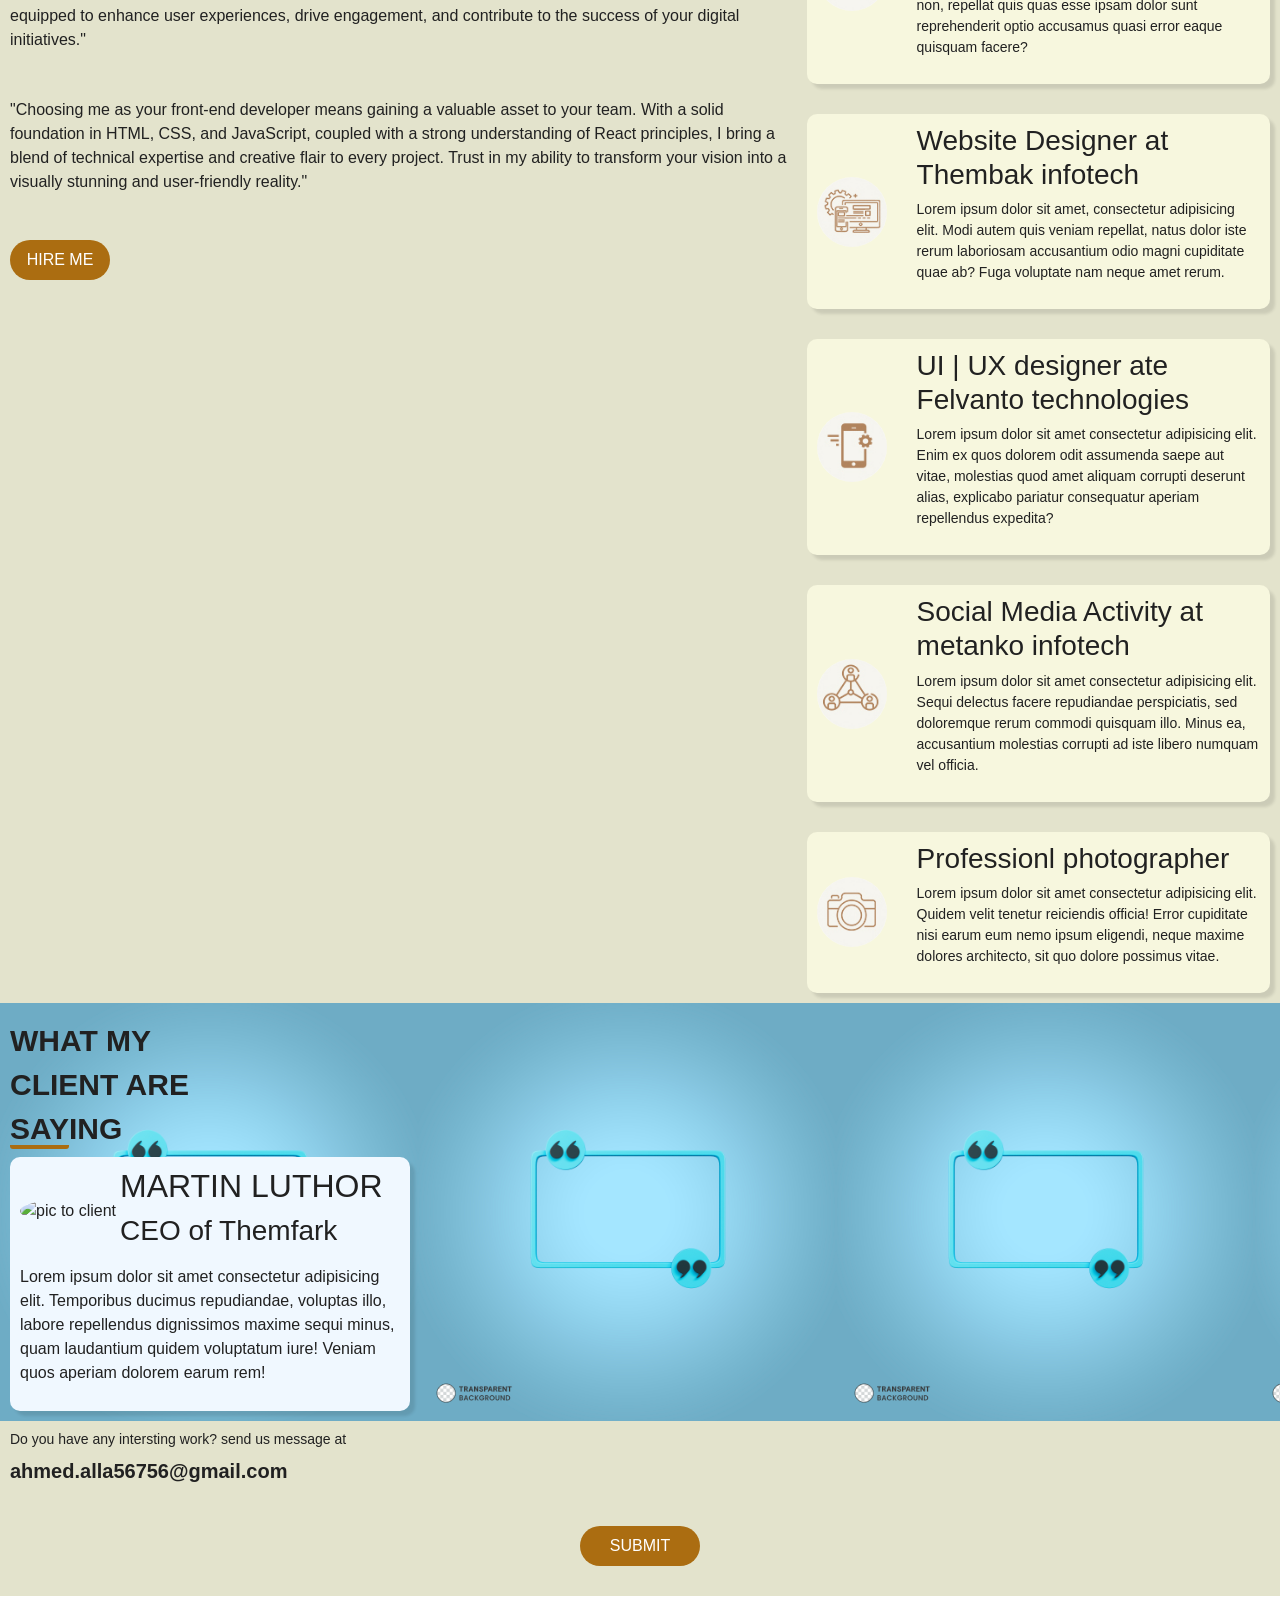
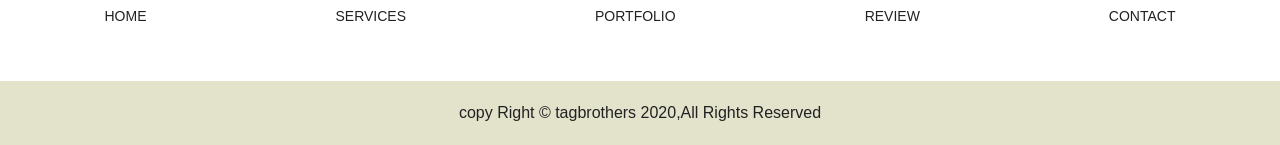
==== commit c9e039bb: "Update index.html" ====
--- a/index.html
+++ b/index.html
@@ -3,6 +3,7 @@
   <head>
     <meta charset="UTF-8" />
     <meta name="viewport" content="width=device-width, initial-scale=1.0" />
+    <link rel="icon" href="assets/Portfolio/logo.png">
     <title>portfolio</title>
     <script
       src="https://kit.fontawesome.com/4f91921791.js"
@@ -64,7 +65,7 @@
           </div>
         </div>
 
-        <!-- social sextion -->
+        <!-- social section -->
         <div>
           <div
             class="social_icons d-flex justify-content-between flex-column position-fixed pe-2 end-0 gap-2 top-50 fs-4"
@@ -123,12 +124,12 @@
             ></i>
             <ul class="dropdown-menu">
               <li class="dropdown-item">
-                <a class="text-decoration-none text-dark my_hover" href="#"
+                <a class="text-decoration-none text-dark my_hover" href="#love"
                   >Love To Do</a
                 >
               </li>
               <li class="dropdown-item">
-                <a class="text-decoration-none text-dark my_hover" href="#"
+                <a class="text-decoration-none text-dark my_hover" href="#creative"
                   >Creative Work</a
                 >
               </li>
@@ -138,7 +139,7 @@
                 >
               </li>
               <li class="dropdown-item">
-                <a class="text-decoration-none text-dark my_hover" href="#"
+                <a class="text-decoration-none text-dark my_hover" href="#contact"
                   >Contact Me</a
                 >
               </li>
@@ -158,7 +159,7 @@
           />
         </div>
 
-        <!-- social sextion -->
+        <!-- social section -->
         <div class="position-relative">
           <div
             class="social_icons d-flex justify-content-between flex-column position-fixed end-0 gap-2 top-50 fs-5"
@@ -374,7 +375,7 @@
         </div>
       </section>
       <!-- cretive section -->
-      <section class="creative">
+      <section class="creative" id="creative">
         <span>
           <h3>CHECK OUT</h3>
           <h3><span>MY </span> CREATIVE WORK</h3>
@@ -593,6 +594,6 @@
         ></a>
       </div>
     </section>
-    <footer>copyright(c)tagbrothers 2020,all rights &reserved</footer>
+    <footer>copy Right &copy; tagbrothers 2020,All Rights Reserved</footer>
   </body>
 </html>
--- a/assets/CSS/styles.css
+++ b/assets/CSS/styles.css
@@ -296,7 +296,7 @@
 .client {
   padding: 10px;
   padding-top: 20px;
-  background-image: url(/assets/Portfolio/background.jpg);
+  background-image: url(../Portfolio/background.jpg);
   background-size: contain;
 }
 
